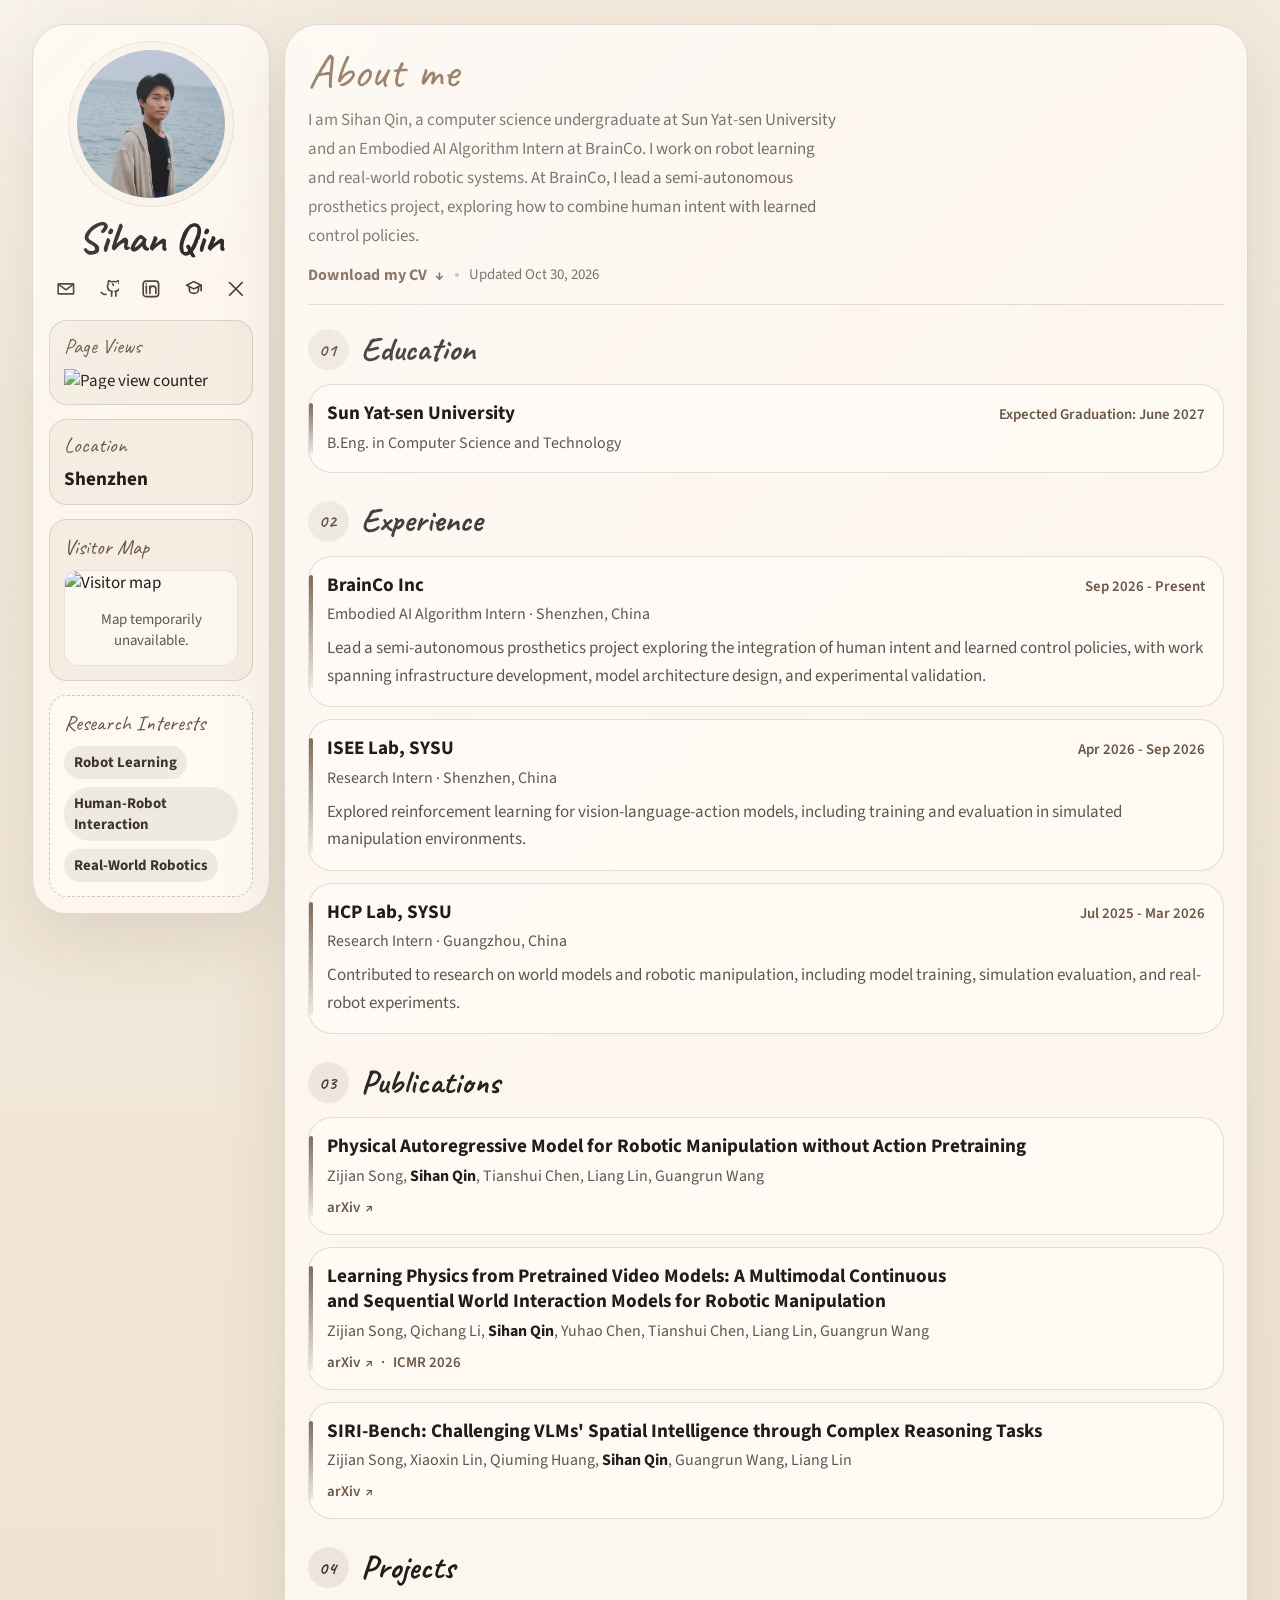
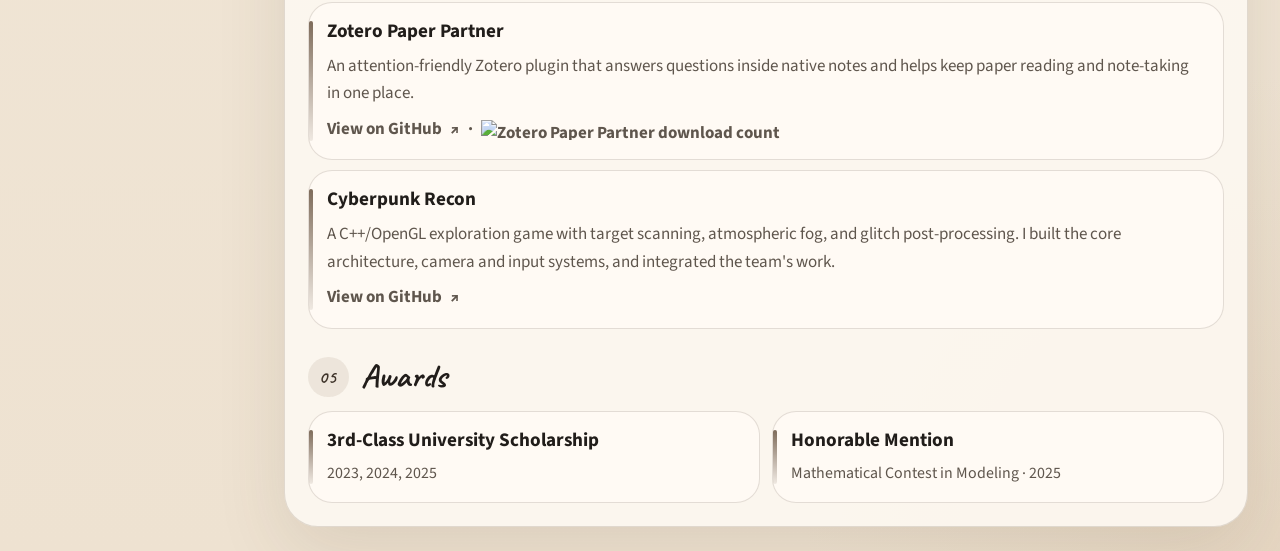
==== index.html @ fd2c30fc "Update BrainCo research focus and responsibilities" ====
<!DOCTYPE html>
<html lang="en">
<head>
  <meta charset="UTF-8">
  <meta name="viewport" content="width=device-width, initial-scale=1.0">
  <meta
    name="description"
    content="Sihan Qin — computer science undergraduate at Sun Yat-sen University, working on robot learning and real-world robotic systems."
  >
  <title>Sihan Qin | Personal Homepage</title>
  <link rel="preconnect" href="https://fonts.googleapis.com">
  <link rel="preconnect" href="https://fonts.gstatic.com" crossorigin>
  <link
    href="https://fonts.googleapis.com/css2?family=Caveat:wght@500;700&family=Source+Sans+3:wght@400;600;700;800&display=swap"
    rel="stylesheet"
  >
  <link rel="stylesheet" href="styles.css?v=20261029-1">
</head>
<body>
  <main class="page-shell">
    <div class="page-frame">
      <aside class="profile-panel">
        <figure class="portrait-card">
          <img src="5a7bff0bb90dca2607df9e094d339663.jpg" alt="Portrait of Sihan Qin">
        </figure>

        <div class="identity-block">
          <h1>Sihan Qin</h1>
        </div>

        <div class="contact-block">
          <a href="mailto:qinsihan999@gmail.com" aria-label="Email">
            <span class="contact-icon" aria-hidden="true">
              <svg viewBox="0 0 24 24"><path d="M3.5 6.5h17v11h-17z"></path><path d="m4 7 8 6 8-6"></path></svg>
            </span>
          </a>
          <a href="https://github.com/QinSihan" target="_blank" rel="noreferrer" aria-label="GitHub">
            <span class="contact-icon" aria-hidden="true">
              <svg viewBox="0 0 24 24"><path d="M9 18c-4 1.2-4-2-5.5-2"></path><path d="M15 20v-3.2c0-1 .3-1.7.8-2.1-2.6-.3-5.3-1.3-5.3-5.7 0-1.2.4-2.2 1.1-3-.1-.3-.5-1.4.1-2.9 0 0 .9-.3 3 1.1a10 10 0 0 1 5.4 0c2.1-1.4 3-1.1 3-1.1.6 1.5.2 2.6.1 2.9.7.8 1.1 1.8 1.1 3 0 4.4-2.7 5.4-5.3 5.7.4.4.8 1.2.8 2.4V20"></path><path d="M16 6.5c.5.4.8.9 1 1.5"></path></svg>
            </span>
          </a>
          <a href="https://www.linkedin.com/in/sihanqin" target="_blank" rel="noreferrer" aria-label="LinkedIn">
            <span class="contact-icon" aria-hidden="true">
              <svg viewBox="0 0 24 24"><path d="M7 9v8"></path><path d="M7 6.5h.01"></path><path d="M11 17V9"></path><path d="M11 12.2c0-1.8 1.4-3.2 3.2-3.2S17.5 10.4 17.5 12.2V17"></path><rect x="3.5" y="3.5" width="17" height="17" rx="3"></rect></svg>
            </span>
          </a>
          <a href="https://scholar.google.com/citations?user=vUdEZbMAAAAJ" target="_blank" rel="noreferrer" aria-label="Google Scholar">
            <span class="contact-icon" aria-hidden="true">
              <svg viewBox="0 0 24 24"><path d="m12 4 8 4-8 4-8-4 8-4Z"></path><path d="M7 10v3.5c0 1.8 2.2 3.5 5 3.5s5-1.7 5-3.5V10"></path><path d="M20 8v6"></path></svg>
            </span>
          </a>
          <a href="https://x.com/sihan_qin" target="_blank" rel="noreferrer" aria-label="X">
            <span class="contact-icon" aria-hidden="true">
              <svg viewBox="0 0 24 24"><path d="M5 5 19 19"></path><path d="M19 5 5 19"></path></svg>
            </span>
          </a>
        </div>

        <div class="meta-row">
          <div class="meta-card page-views-card">
            <span class="meta-label">Page Views</span>
            <a
              class="page-views-link"
              href="https://hits.sh/qinsihan.github.io/"
              target="_blank"
              rel="noreferrer"
              title="View visit statistics"
            >
              <img
                src="https://hits.sh/qinsihan.github.io.svg?view=total&style=flat-square&label=views&extraCount=73&color=6d5642&labelColor=eadfce"
                alt="Page view counter"
              >
            </a>
          </div>
          <div class="meta-card">
            <span class="meta-label">Location</span>
            <strong>Shenzhen</strong>
          </div>
        </div>

        <div class="visitor-map-card">
          <p class="interest-title">Visitor Map</p>
          <div class="visitor-map-embed">
            <a href="https://mapmyvisitors.com/web/1c40l" target="_blank" rel="noreferrer" title="Visit tracker">
              <img
                src="https://mapmyvisitors.com/map.png?d=7mb2p5H-cCY5p5rmuDxI3bkvGrJeQATZ1VwtR45QRTg&cl=ffffff"
                alt="Visitor map"
                onerror="this.hidden=true; this.parentElement.nextElementSibling.hidden=false"
              >
            </a>
            <p class="visitor-map-fallback" hidden>Map temporarily unavailable.</p>
          </div>
        </div>

        <div class="interest-card">
          <p class="interest-title">Research Interests</p>
          <ul class="tag-list" aria-label="Research interests">
            <li>Robot Learning</li>
            <li>Human-Robot Interaction</li>
            <li>Real-World Robotics</li>
          </ul>
        </div>
      </aside>

      <section class="content-panel">
        <header class="hero-block">
          <p class="hero-note">About me</p>
          <p class="hero-copy">
            I am Sihan Qin, a computer science undergraduate at Sun Yat-sen University and an
            Embodied AI Algorithm Intern at BrainCo. I work on robot learning and real-world
            robotic systems. At BrainCo, I lead a semi-autonomous prosthetics project,
            exploring how to combine human intent with learned control policies.
          </p>
          <p class="hero-actions">
            <a class="hero-download" href="Resume_Sihan Qin.pdf" download>Download my CV</a>
            <span class="hero-update">Updated Oct 30, 2026</span>
          </p>
        </header>

        <section class="content-section" aria-labelledby="education-title">
          <div class="section-heading">
            <p class="section-label">01</p>
            <h2 id="education-title">Education</h2>
          </div>
          <article class="timeline-card">
            <div class="timeline-top">
              <div>
                <h3>Sun Yat-sen University</h3>
                <p class="timeline-subtitle">B.Eng. in Computer Science and Technology</p>
              </div>
              <p class="timeline-time">Expected Graduation: June 2027</p>
            </div>
          </article>
        </section>

        <section class="content-section" aria-labelledby="experience-title">
          <div class="section-heading">
            <p class="section-label">02</p>
            <h2 id="experience-title">Experience</h2>
          </div>

          <div class="timeline-stack">
            <article class="timeline-card">
              <div class="timeline-top">
                <div>
                  <h3>BrainCo Inc</h3>
                  <p class="timeline-subtitle">Embodied AI Algorithm Intern · Shenzhen, China</p>
                </div>
                <p class="timeline-time">Sep 2026 - Present</p>
              </div>
              <p>
                Lead a semi-autonomous prosthetics project exploring the integration of human intent
                and learned control policies, with work spanning infrastructure development,
                model architecture design, and experimental validation.
              </p>
            </article>

            <article class="timeline-card">
              <div class="timeline-top">
                <div>
                  <h3>ISEE Lab, SYSU</h3>
                  <p class="timeline-subtitle">Research Intern · Shenzhen, China</p>
                </div>
                <p class="timeline-time">Apr 2026 - Sep 2026</p>
              </div>
              <p>
                Explored reinforcement learning for vision-language-action models, including
                training and evaluation in simulated manipulation environments.
              </p>
            </article>

            <article class="timeline-card">
              <div class="timeline-top">
                <div>
                  <h3>HCP Lab, SYSU</h3>
                  <p class="timeline-subtitle">Research Intern · Guangzhou, China</p>
                </div>
                <p class="timeline-time">Jul 2025 - Mar 2026</p>
              </div>
              <p>
                Contributed to research on world models and robotic manipulation, including
                model training, simulation evaluation, and real-robot experiments.
              </p>
            </article>
          </div>
        </section>

        <section class="content-section" aria-labelledby="publications-title">
          <div class="section-heading">
            <p class="section-label">03</p>
            <h2 id="publications-title">Publications</h2>
          </div>

          <div class="paper-stack">
            <article class="publication-card">
              <h3>Physical Autoregressive Model for Robotic Manipulation without Action Pretraining</h3>
              <p class="publication-authors">
                Zijian Song, <strong>Sihan Qin</strong>, Tianshui Chen, Liang Lin, Guangrun Wang
              </p>
              <p class="publication-venue">
                <a href="https://arxiv.org/pdf/2508.09822" target="_blank" rel="noreferrer">arXiv</a>
              </p>
            </article>

            <article class="publication-card">
              <h3>
                Learning Physics from Pretrained Video Models: A Multimodal Continuous and Sequential World
                Interaction Models for Robotic Manipulation
              </h3>
              <p class="publication-authors">
                Zijian Song, Qichang Li, <strong>Sihan Qin</strong>, Yuhao Chen, Tianshui Chen, Liang Lin,
                Guangrun Wang
              </p>
              <p class="publication-venue">
                <a href="https://arxiv.org/pdf/2603.00110" target="_blank" rel="noreferrer">arXiv</a>
                <span>&middot;</span>
                <span>ICMR 2026</span>
              </p>
            </article>

            <article class="publication-card">
              <h3>SIRI-Bench: Challenging VLMs' Spatial Intelligence through Complex Reasoning Tasks</h3>
              <p class="publication-authors">
                Zijian Song, Xiaoxin Lin, Qiuming Huang, <strong>Sihan Qin</strong>, Guangrun Wang, Liang Lin
              </p>
              <p class="publication-venue">
                <a href="https://arxiv.org/abs/2506.14512" target="_blank" rel="noreferrer">arXiv</a>
              </p>
            </article>
          </div>
        </section>

        <section class="content-section" aria-labelledby="projects-title">
          <div class="section-heading">
            <p class="section-label">04</p>
            <h2 id="projects-title">Projects</h2>
          </div>

          <div class="project-grid">
            <article class="project-card">
              <h3>Zotero Paper Partner</h3>
              <p>
                An attention-friendly Zotero plugin that answers questions inside native notes and helps
                keep paper reading and note-taking in one place.
              </p>
              <p class="project-meta">
                <a href="https://github.com/QinSihan/zotero-paper-partner" target="_blank" rel="noreferrer">
                  View on GitHub
                </a>
                <span>&middot;</span>
                <a
                  class="project-downloads"
                  href="https://github.com/QinSihan/zotero-paper-partner/releases"
                  target="_blank"
                  rel="noreferrer"
                  aria-label="Zotero Paper Partner release downloads"
                >
                  <img
                    src="https://img.shields.io/github/downloads/QinSihan/zotero-paper-partner/total?label=downloads&logo=GitHub&style=flat-square&labelColor=eadfce&color=6d5642"
                    alt="Zotero Paper Partner download count"
                  >
                </a>
              </p>
            </article>
            <article class="project-card">
              <h3>Cyberpunk Recon</h3>
              <p>
                A C++/OpenGL exploration game with target scanning, atmospheric fog, and glitch
                post-processing. I built the core architecture, camera and input systems, and
                integrated the team's work.
              </p>
              <p class="project-meta">
                <a href="https://github.com/QinSihan/CGTeamProject" target="_blank" rel="noreferrer">
                  View on GitHub
                </a>
              </p>
            </article>
          </div>
        </section>

        <section class="content-section" aria-labelledby="awards-title">
          <div class="section-heading">
            <p class="section-label">05</p>
            <h2 id="awards-title">Awards</h2>
          </div>

          <div class="awards-list">
            <article class="award-card">
              <h3>3rd-Class University Scholarship</h3>
              <p>2023, 2024, 2025</p>
            </article>
            <article class="award-card">
              <h3>Honorable Mention</h3>
              <p>Mathematical Contest in Modeling · 2025</p>
            </article>
          </div>
        </section>
      </section>
    </div>
  </main>

</body>
</html>
---- styles.css ----
:root {
  --bg: #efe5d6;
  --bg-soft: #f6efe5;
  --panel: rgba(252, 247, 240, 0.94);
  --panel-strong: rgba(249, 241, 231, 0.98);
  --ink: #211d1a;
  --ink-soft: #5f564d;
  --accent: #6d5642;
  --accent-strong: #3f342a;
  --line: rgba(82, 64, 46, 0.16);
  --line-strong: rgba(56, 42, 30, 0.3);
  --shadow: 0 24px 70px rgba(84, 62, 43, 0.12);
  --radius-xl: 34px;
  --radius-lg: 24px;
  --radius-md: 18px;
  --radius-sm: 14px;
}

* {
  box-sizing: border-box;
}

html {
  font-size: 17px;
  scroll-behavior: smooth;
}

body {
  margin: 0;
  min-height: 100vh;
  font-family: "Source Sans 3", sans-serif;
  color: var(--ink);
  background:
    radial-gradient(circle at top left, rgba(255, 255, 255, 0.42), transparent 24rem),
    radial-gradient(circle at bottom right, rgba(214, 192, 166, 0.34), transparent 28rem),
    linear-gradient(180deg, #f3eadc 0%, #eee2d1 100%);
}

body::before {
  content: "";
  position: fixed;
  inset: 0;
  pointer-events: none;
  opacity: 0.22;
  background-image:
    linear-gradient(rgba(92, 74, 58, 0.025) 1px, transparent 1px),
    linear-gradient(90deg, rgba(92, 74, 58, 0.025) 1px, transparent 1px);
  background-size: 28px 28px;
}

img {
  max-width: 100%;
  display: block;
}

a {
  color: inherit;
  text-decoration: none;
}

a:hover {
  color: var(--accent-strong);
}

p,
h1,
h2,
h3,
ul {
  margin: 0;
}

.page-shell {
  width: min(1280px, calc(100vw - 64px));
  margin: 24px auto;
}

.page-frame {
  display: grid;
  grid-template-columns: minmax(238px, 19%) minmax(0, 1fr);
  gap: clamp(12px, 1.1vw, 18px);
  align-items: start;
}

.profile-panel,
.content-panel {
  position: relative;
  overflow: hidden;
  background: var(--panel);
  border: 1px solid var(--line);
  box-shadow: var(--shadow);
}

.profile-panel {
  position: sticky;
  top: 24px;
  padding: 16px;
  border-radius: var(--radius-xl);
}

.profile-panel::before,
.content-panel::before {
  content: "";
  position: absolute;
  inset: 0;
  pointer-events: none;
  background: linear-gradient(135deg, rgba(255, 255, 255, 0.28), transparent 45%);
}

.content-panel {
  padding: clamp(22px, 1.8vw, 30px);
  border-radius: var(--radius-xl);
}

.section-label,
.interest-title,
.meta-label {
  font-family: "Caveat", cursive;
}

.portrait-card {
  width: min(166px, 100%);
  margin: 0 auto 12px;
  padding: 8px;
  border-radius: 999px;
  background: var(--panel-strong);
  border: 1px solid rgba(68, 50, 35, 0.1);
}

.portrait-card img {
  aspect-ratio: 1 / 1;
  object-fit: cover;
  object-position: 10% 1%;
  border-radius: 999px;
}

.identity-block {
  display: grid;
  gap: 4px;
  justify-items: center;
}

.identity-block h1 {
  font-family: "Caveat", cursive;
  font-size: clamp(2.45rem, 3.35vw, 3.35rem);
  line-height: 0.9;
  letter-spacing: -0.01em;
  font-weight: 700;
  text-align: center;
}

.contact-block {
  display: grid;
  grid-template-columns: repeat(5, minmax(0, 1fr));
  gap: 8px;
  width: min(232px, 100%);
  margin: 14px auto 0;
}

.contact-block a {
  display: inline-flex;
  align-items: center;
  justify-content: center;
  width: 100%;
  max-width: 40px;
  aspect-ratio: 1 / 1;
  justify-self: center;
  padding: 0;
  border-radius: 999px;
  background: transparent;
  transition: transform 180ms ease, color 180ms ease, background-color 180ms ease;
}

.contact-icon {
  display: inline-flex;
  align-items: center;
  justify-content: center;
  width: 1.28rem;
  height: 1.28rem;
  color: var(--accent-strong);
  flex-shrink: 0;
}

.contact-icon svg {
  width: 100%;
  height: 100%;
  stroke: currentColor;
  stroke-width: 1.8;
  stroke-linecap: round;
  stroke-linejoin: round;
  fill: none;
}

.contact-block a:hover {
  transform: translateY(-1px);
  color: var(--accent);
  background: rgba(255, 255, 255, 0.4);
}

.meta-row {
  display: grid;
  grid-template-columns: minmax(0, 1fr);
  gap: 14px;
  margin-top: 14px;
}

.meta-card {
  display: grid;
  gap: 10px;
  padding: 14px;
  border-radius: var(--radius-md);
  border: 1px solid var(--line);
  background: rgba(245, 236, 225, 0.88);
}

.meta-label {
  color: var(--accent);
  font-size: 1.25rem;
  line-height: 1.1;
}

.meta-card strong {
  font-size: 1.125rem;
  line-height: 1.15;
}

.page-views-link {
  display: inline-flex;
  width: fit-content;
  min-height: 22px;
  align-items: center;
}

.page-views-link img {
  width: auto;
  height: 20px;
}

.visitor-map-card {
  margin-top: 14px;
  padding: 14px;
  border-radius: var(--radius-md);
  border: 1px solid var(--line);
  background: rgba(245, 236, 225, 0.88);
}

.visitor-map-embed {
  overflow: hidden;
  border-radius: calc(var(--radius-md) - 4px);
  border: 1px solid rgba(81, 64, 46, 0.12);
  background: rgba(255, 252, 247, 0.74);
}

.visitor-map-embed img {
  display: block;
  width: 100%;
  height: auto;
}

.visitor-map-fallback {
  padding: 14px 10px;
  color: var(--ink-soft);
  font-size: 0.875rem;
  text-align: center;
}

.interest-card {
  margin-top: 14px;
  padding: 14px;
  border-radius: var(--radius-md);
  border: 1px dashed rgba(81, 64, 46, 0.28);
  background: rgba(255, 252, 247, 0.6);
}

.interest-title {
  margin-bottom: 10px;
  color: var(--accent);
  font-size: 1.25rem;
}

.tag-list {
  display: flex;
  flex-wrap: wrap;
  gap: 8px;
  padding: 0;
  list-style: none;
}

.tag-list li {
  padding: 6px 10px;
  border-radius: 999px;
  background: rgba(81, 64, 46, 0.09);
  color: var(--accent-strong);
  font-size: 0.875rem;
  font-weight: 700;
}

.hero-block {
  margin-bottom: 24px;
  padding-bottom: 18px;
  border-bottom: 1px solid var(--line);
}

.hero-note {
  margin-bottom: 10px;
  font-family: "Caveat", cursive;
  color: #7f5a3b;
  font-size: clamp(2.82rem, 3.48vw, 3.6rem);
  line-height: 1;
}

.hero-copy {
  max-width: 66ch;
  color: var(--ink-soft);
  font-size: 1rem;
  line-height: 1.7;
}

.hero-actions {
  margin-top: 14px;
  display: flex;
  align-items: center;
  flex-wrap: wrap;
  gap: 10px;
}

.hero-download {
  display: inline-flex;
  align-items: center;
  gap: 8px;
  color: var(--accent);
  font-size: 0.9375rem;
  font-weight: 700;
  letter-spacing: 0.01em;
}

.hero-download::after {
  content: "↓";
  font-size: 0.9em;
}

.hero-download:hover {
  color: #7f5a3b;
}

.hero-update {
  display: inline-flex;
  align-items: center;
  gap: 10px;
  color: var(--ink-soft);
  font-size: 0.875rem;
  line-height: 1.4;
}

.hero-update::before {
  content: "";
  width: 4px;
  height: 4px;
  border-radius: 50%;
  background: var(--line-strong);
  flex-shrink: 0;
}

.content-section + .content-section {
  margin-top: 28px;
}

.section-heading {
  display: flex;
  align-items: center;
  gap: 12px;
  margin-bottom: 14px;
}

.section-label {
  display: inline-flex;
  align-items: center;
  justify-content: center;
  min-width: 2.4rem;
  height: 2.4rem;
  padding: 0 0.45rem;
  border-radius: 999px;
  background: rgba(109, 86, 66, 0.1);
  color: var(--accent-strong);
  font-size: 1.05rem;
  font-weight: 700;
  letter-spacing: 0.06em;
}

.section-heading h2 {
  font-family: "Caveat", cursive;
  font-size: clamp(1.95rem, 2.45vw, 2.45rem);
  line-height: 0.95;
  letter-spacing: 0;
  font-weight: 700;
}

.timeline-stack,
.paper-stack,
.awards-list {
  display: grid;
  gap: 12px;
}

.timeline-card,
.publication-card,
.project-card,
.award-card {
  position: relative;
  padding: 16px 18px;
  border-radius: var(--radius-lg);
  border: 1px solid var(--line);
  background: rgba(255, 251, 246, 0.9);
}

.timeline-card::before,
.publication-card::before,
.project-card::before,
.award-card::before {
  content: "";
  position: absolute;
  left: 0;
  top: 18px;
  bottom: 18px;
  width: 4px;
  border-radius: 999px;
  background: linear-gradient(180deg, rgba(104, 83, 64, 0.85), rgba(104, 83, 64, 0.1));
}

.timeline-top {
  display: flex;
  align-items: baseline;
  justify-content: space-between;
  gap: 12px;
  margin-bottom: 8px;
}

.timeline-top:last-child {
  margin-bottom: 0;
}

.timeline-top h3,
.publication-card h3,
.project-card h3,
.award-card h3 {
  font-size: 1.125rem;
  line-height: 1.34;
  text-wrap: balance;
}

.timeline-subtitle,
.publication-authors,
.award-card p {
  margin-top: 5px;
  color: var(--ink-soft);
  font-size: 0.9375rem;
  line-height: 1.5;
}

.timeline-subtitle span {
  color: var(--accent);
}

.timeline-time,
.publication-venue {
  flex-shrink: 0;
  color: var(--accent);
  font-size: 0.875rem;
  font-weight: 600;
  white-space: nowrap;
}

.timeline-card p + p {
  margin-top: 8px;
}

.timeline-card > p,
.project-card > p {
  color: var(--ink-soft);
  font-size: 1rem;
  line-height: 1.62;
}

.publication-card strong {
  color: var(--ink);
}

.publication-venue {
  display: flex;
  align-items: center;
  flex-wrap: wrap;
  gap: 8px;
  margin-top: 8px;
  color: var(--accent);
  font-size: 0.875rem;
  font-weight: 600;
}

.publication-venue a {
  color: inherit;
}

.publication-venue a::after {
  content: "↗";
  margin-left: 0.28rem;
  font-size: 0.92em;
}

.publication-venue span {
  color: inherit;
}

/* spacing handled by flex gap */

.project-grid {
  display: grid;
  grid-template-columns: minmax(0, 1fr);
  gap: 10px;
}

.project-card {
  min-height: 100%;
}

.project-card > p {
  margin-top: 8px;
}

.project-meta {
  display: flex;
  align-items: center;
  flex-wrap: wrap;
  gap: 8px;
  color: var(--accent);
  font-size: 0.875rem;
  font-weight: 700;
  line-height: 1.4;
}

.project-meta a {
  color: inherit;
}

.project-meta a::after {
  content: "↗";
  margin-left: 0.28rem;
  font-size: 0.92em;
}

.project-meta > span {
  color: inherit;
}

/* spacing handled by flex gap */

.project-downloads {
  display: inline-flex;
  align-items: center;
  vertical-align: middle;
}

.project-meta .project-downloads::after {
  content: none;
}

.project-downloads img {
  width: auto;
  height: 20px;
}

.placeholder-card {
  border-style: dashed;
  background: rgba(247, 239, 228, 0.7);
}

.awards-list {
  grid-template-columns: repeat(2, minmax(0, 1fr));
}

.award-card p {
  margin-top: 8px;
}

@media (max-width: 1080px) {
  .page-shell {
    width: min(100% - 24px, 100%);
  }

  .page-frame {
    grid-template-columns: 1fr;
    gap: 18px;
  }

  .profile-panel {
    position: relative;
    top: auto;
    display: grid;
    grid-template-columns: repeat(2, minmax(0, 1fr));
    gap: 14px;
    align-items: start;
  }

  .portrait-card,
  .identity-block,
  .contact-block,
  .meta-row {
    grid-column: 1 / -1;
  }

  .portrait-card,
  .contact-block,
  .meta-row,
  .visitor-map-card,
  .interest-card {
    margin-top: 0;
    margin-bottom: 0;
  }

  .content-panel {
    padding: 34px 28px;
  }

  .meta-row {
    grid-template-columns: repeat(2, minmax(0, 1fr));
  }
}

@media (max-width: 760px) {
  html {
    font-size: 16px;
  }

  .page-shell {
    width: min(100% - 14px, 100%);
    margin: 8px auto 16px;
  }

  .profile-panel,
  .content-panel {
    padding: 20px;
    border-radius: 24px;
  }

  .profile-panel {
    grid-template-columns: 1fr;
  }

  .meta-row,
  .awards-list {
    grid-template-columns: 1fr;
  }

  .timeline-top {
    flex-direction: column;
    gap: 8px;
    margin-bottom: 12px;
  }

  .timeline-time,
  .publication-venue {
    white-space: normal;
  }
}
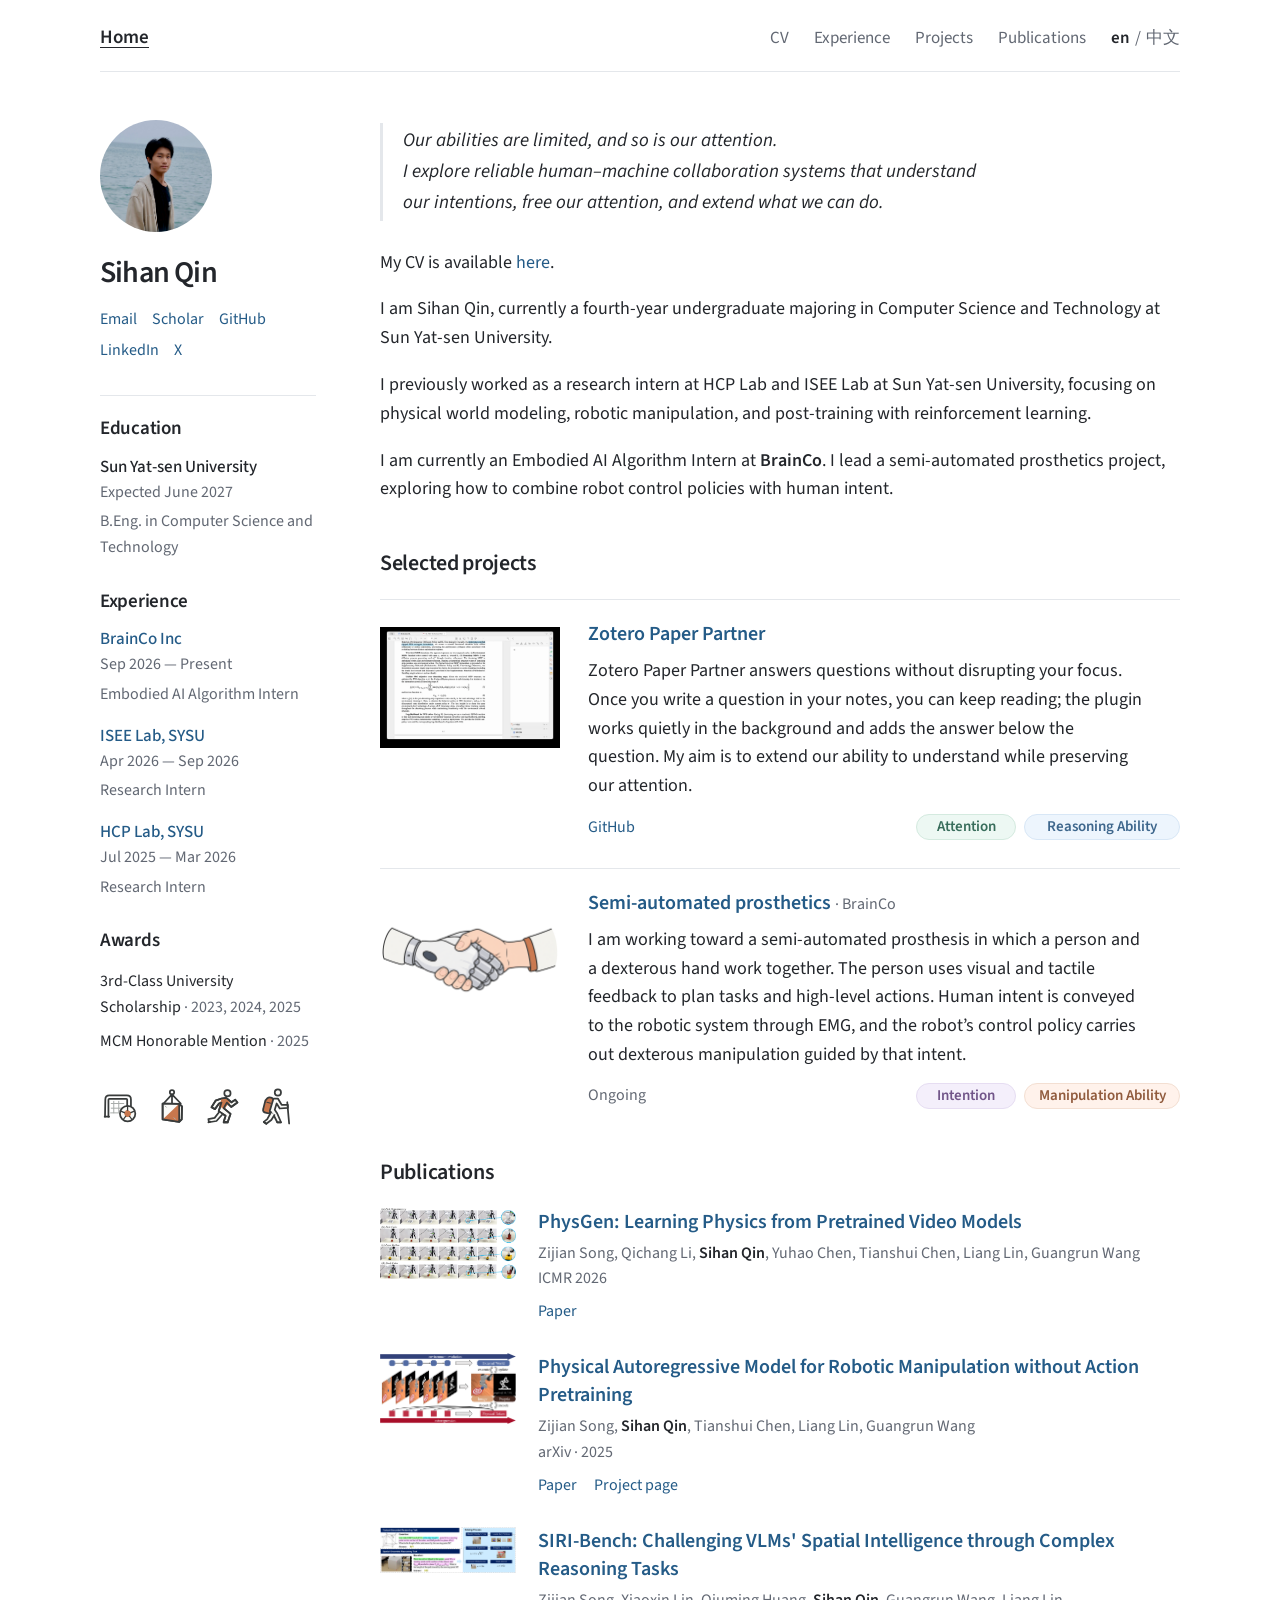
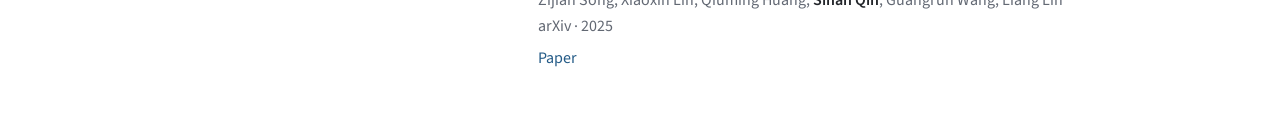
==== commit aa4faf26: "Redesign bilingual academic site and refresh illustrations" ====
--- a/index.html
+++ b/index.html
@@ -3,301 +3,130 @@
 <head>
   <meta charset="UTF-8">
   <meta name="viewport" content="width=device-width, initial-scale=1.0">
-  <meta
-    name="description"
-    content="Sihan Qin — computer science undergraduate at Sun Yat-sen University, working on robot learning and real-world robotic systems."
-  >
-  <title>Sihan Qin | Personal Homepage</title>
+  <meta name="description" content="Sihan Qin — computer science undergraduate at Sun Yat-sen University, working on robot learning and real-world robotic systems.">
+  <title>Sihan Qin</title>
   <link rel="preconnect" href="https://fonts.googleapis.com">
   <link rel="preconnect" href="https://fonts.gstatic.com" crossorigin>
-  <link
-    href="https://fonts.googleapis.com/css2?family=Caveat:wght@500;700&family=Source+Sans+3:wght@400;600;700;800&display=swap"
-    rel="stylesheet"
-  >
-  <link rel="stylesheet" href="styles.css?v=20261029-1">
+  <link href="https://fonts.googleapis.com/css2?family=Source+Sans+3:wght@400;600;700&amp;display=swap" rel="stylesheet">
+  <link rel="stylesheet" href="styles.css?v=20261102-editorial-icons">
 </head>
-<body>
-  <main class="page-shell">
-    <div class="page-frame">
-      <aside class="profile-panel">
-        <figure class="portrait-card">
-          <img src="5a7bff0bb90dca2607df9e094d339663.jpg" alt="Portrait of Sihan Qin">
-        </figure>
-
-        <div class="identity-block">
-          <h1>Sihan Qin</h1>
-        </div>
-
-        <div class="contact-block">
-          <a href="mailto:qinsihan999@gmail.com" aria-label="Email">
-            <span class="contact-icon" aria-hidden="true">
-              <svg viewBox="0 0 24 24"><path d="M3.5 6.5h17v11h-17z"></path><path d="m4 7 8 6 8-6"></path></svg>
-            </span>
-          </a>
-          <a href="https://github.com/QinSihan" target="_blank" rel="noreferrer" aria-label="GitHub">
-            <span class="contact-icon" aria-hidden="true">
-              <svg viewBox="0 0 24 24"><path d="M9 18c-4 1.2-4-2-5.5-2"></path><path d="M15 20v-3.2c0-1 .3-1.7.8-2.1-2.6-.3-5.3-1.3-5.3-5.7 0-1.2.4-2.2 1.1-3-.1-.3-.5-1.4.1-2.9 0 0 .9-.3 3 1.1a10 10 0 0 1 5.4 0c2.1-1.4 3-1.1 3-1.1.6 1.5.2 2.6.1 2.9.7.8 1.1 1.8 1.1 3 0 4.4-2.7 5.4-5.3 5.7.4.4.8 1.2.8 2.4V20"></path><path d="M16 6.5c.5.4.8.9 1 1.5"></path></svg>
-            </span>
-          </a>
-          <a href="https://www.linkedin.com/in/sihanqin" target="_blank" rel="noreferrer" aria-label="LinkedIn">
-            <span class="contact-icon" aria-hidden="true">
-              <svg viewBox="0 0 24 24"><path d="M7 9v8"></path><path d="M7 6.5h.01"></path><path d="M11 17V9"></path><path d="M11 12.2c0-1.8 1.4-3.2 3.2-3.2S17.5 10.4 17.5 12.2V17"></path><rect x="3.5" y="3.5" width="17" height="17" rx="3"></rect></svg>
-            </span>
-          </a>
-          <a href="https://scholar.google.com/citations?user=vUdEZbMAAAAJ" target="_blank" rel="noreferrer" aria-label="Google Scholar">
-            <span class="contact-icon" aria-hidden="true">
-              <svg viewBox="0 0 24 24"><path d="m12 4 8 4-8 4-8-4 8-4Z"></path><path d="M7 10v3.5c0 1.8 2.2 3.5 5 3.5s5-1.7 5-3.5V10"></path><path d="M20 8v6"></path></svg>
-            </span>
-          </a>
-          <a href="https://x.com/sihan_qin" target="_blank" rel="noreferrer" aria-label="X">
-            <span class="contact-icon" aria-hidden="true">
-              <svg viewBox="0 0 24 24"><path d="M5 5 19 19"></path><path d="M19 5 5 19"></path></svg>
-            </span>
-          </a>
-        </div>
-
-        <div class="meta-row">
-          <div class="meta-card page-views-card">
-            <span class="meta-label">Page Views</span>
-            <a
-              class="page-views-link"
-              href="https://hits.sh/qinsihan.github.io/"
-              target="_blank"
-              rel="noreferrer"
-              title="View visit statistics"
-            >
-              <img
-                src="https://hits.sh/qinsihan.github.io.svg?view=total&style=flat-square&label=views&extraCount=73&color=6d5642&labelColor=eadfce"
-                alt="Page view counter"
-              >
-            </a>
+<body class="home-page">
+  <a class="skip-link" href="#main">Skip to content</a>
+  <div class="page">
+    <header class="site-header">
+      <a class="site-name" href="index.html" aria-current="page">Home</a>
+      <nav class="site-nav" aria-label="Main navigation">
+        <a href="cv.html">CV</a>
+        <a href="experience.html">Experience</a>
+        <a href="projects.html">Projects</a>
+        <a href="publications.html">Publications</a>
+        <span class="language-switch" role="group" aria-label="Language">
+          <span class="current-language" lang="en" aria-label="Current language: English">en</span><span aria-hidden="true">/</span><a href="index-zh.html" lang="zh-CN" hreflang="zh-CN" aria-label="Switch to Chinese">中文</a>
+        </span>
+      </nav>
+    </header>
+    <main id="main" class="home-layout">
+      <div class="home-sidebar">
+        <section class="home-profile" aria-labelledby="name">
+          <img class="portrait" src="5a7bff0bb90dca2607df9e094d339663.jpg" alt="Portrait of Sihan Qin" width="164" height="164">
+          <div class="profile-copy">
+            <h1 id="name">Sihan Qin</h1>
+            <div class="links" aria-label="Contact and profiles">
+              <a href="mailto:qinsihan999@gmail.com">Email</a>
+              <a href="https://scholar.google.com/citations?user=vUdEZbMAAAAJ">Scholar</a>
+              <a href="https://github.com/QinSihan">GitHub</a>
+              <a href="https://www.linkedin.com/in/sihanqin">LinkedIn</a>
+              <a href="https://x.com/sihan_qin">X</a>
+            </div>
           </div>
-          <div class="meta-card">
-            <span class="meta-label">Location</span>
-            <strong>Shenzhen</strong>
+        </section>
+        <aside class="home-background" aria-label="Education and background">
+          <section class="section" aria-labelledby="education-title">
+            <div class="section-heading"><h2 id="education-title">Education</h2></div>
+            <div class="entry"><div class="entry-heading"><h3>Sun Yat-sen University</h3><span class="meta">Expected June 2027</span></div><p class="meta">B.Eng. in Computer Science and Technology</p></div>
+          </section>
+          <section class="section" aria-labelledby="experience-title">
+            <div class="section-heading"><h2 id="experience-title">Experience</h2></div>
+            <div class="entry-list">
+              <article class="entry"><div class="entry-heading"><h3><a href="experience.html#brainco">BrainCo Inc</a></h3><time>Sep 2026 — Present</time></div><p class="meta">Embodied AI Algorithm Intern</p></article>
+              <article class="entry"><div class="entry-heading"><h3><a href="experience.html#isee">ISEE Lab, SYSU</a></h3><time>Apr 2026 — Sep 2026</time></div><p class="meta">Research Intern</p></article>
+              <article class="entry"><div class="entry-heading"><h3><a href="experience.html#hcp">HCP Lab, SYSU</a></h3><time>Jul 2025 — Mar 2026</time></div><p class="meta">Research Intern</p></article>
+            </div>
+          </section>
+          <section class="section" aria-labelledby="awards-title">
+            <div class="section-heading"><h2 id="awards-title">Awards</h2></div>
+            <ul class="compact-list"><li>3rd-Class University Scholarship <span class="muted">· 2023, 2024, 2025</span></li><li>MCM Honorable Mention <span class="muted">· 2025</span></li></ul>
+          </section>
+          <p class="personal-interests" aria-label="Personal interests"><img src="assets/icons/football.svg" alt="Football" title="Football" width="40" height="40"><img src="assets/icons/orienteering.svg" alt="Orienteering" title="Orienteering" width="40" height="40"><img src="assets/icons/running.svg" alt="Running" title="Running" width="40" height="40"><img src="assets/icons/hiking.svg" alt="Hiking" title="Hiking" width="40" height="40"></p>
+        </aside>
+      </div>
+      <div class="home-content">
+        <section class="home-thought" aria-label="Research perspective and introduction">
+          <blockquote class="thought-quote">
+            <p>Our abilities are limited, and so is our attention.<br>I explore reliable human–machine collaboration systems that understand our intentions, free our attention, and extend what we can do.</p>
+          </blockquote>
+          <div class="home-bio">
+            <p>My CV is available <a href="assets/cv/Sihan_Qin_Resume.pdf">here</a>.</p>
+            <p>I am Sihan Qin, currently a fourth-year undergraduate majoring in Computer Science and Technology at Sun Yat-sen University.</p>
+            <p>I previously worked as a research intern at HCP Lab and ISEE Lab at Sun Yat-sen University, focusing on physical world modeling, robotic manipulation, and post-training with reinforcement learning.</p>
+            <p>I am currently an Embodied AI Algorithm Intern at <strong>BrainCo</strong>. I lead a semi-automated prosthetics project, exploring how to combine robot control policies with human intent.</p>
           </div>
-        </div>
-
-        <div class="visitor-map-card">
-          <p class="interest-title">Visitor Map</p>
-          <div class="visitor-map-embed">
-            <a href="https://mapmyvisitors.com/web/1c40l" target="_blank" rel="noreferrer" title="Visit tracker">
-              <img
-                src="https://mapmyvisitors.com/map.png?d=7mb2p5H-cCY5p5rmuDxI3bkvGrJeQATZ1VwtR45QRTg&cl=ffffff"
-                alt="Visitor map"
-                onerror="this.hidden=true; this.parentElement.nextElementSibling.hidden=false"
-              >
-            </a>
-            <p class="visitor-map-fallback" hidden>Map temporarily unavailable.</p>
-          </div>
-        </div>
-
-        <div class="interest-card">
-          <p class="interest-title">Research Interests</p>
-          <ul class="tag-list" aria-label="Research interests">
-            <li>Robot Learning</li>
-            <li>Human-Robot Interaction</li>
-            <li>Real-World Robotics</li>
-          </ul>
-        </div>
-      </aside>
-
-      <section class="content-panel">
-        <header class="hero-block">
-          <p class="hero-note">About me</p>
-          <p class="hero-copy">
-            I am Sihan Qin, a computer science undergraduate at Sun Yat-sen University and an
-            Embodied AI Algorithm Intern at BrainCo. I work on robot learning and real-world
-            robotic systems. At BrainCo, I lead a semi-autonomous prosthetics project,
-            exploring how to combine human intent with learned control policies.
-          </p>
-          <p class="hero-actions">
-            <a class="hero-download" href="Resume_Sihan Qin.pdf" download>Download my CV</a>
-            <span class="hero-update">Updated Oct 30, 2026</span>
-          </p>
-        </header>
-
-        <section class="content-section" aria-labelledby="education-title">
-          <div class="section-heading">
-            <p class="section-label">01</p>
-            <h2 id="education-title">Education</h2>
-          </div>
-          <article class="timeline-card">
-            <div class="timeline-top">
-              <div>
-                <h3>Sun Yat-sen University</h3>
-                <p class="timeline-subtitle">B.Eng. in Computer Science and Technology</p>
+        </section>
+        <section class="home-work" aria-labelledby="work-title">
+          <div class="section-heading"><h2 id="work-title">Selected projects</h2></div>
+          <div class="featured-work">
+            <article class="work-summary">
+              <a class="work-image" href="projects.html#zotero-paper-partner"><img src="assets/projects/zotero-paper-partner-demo.gif" alt="Zotero Paper Partner demo: questions and answers inside Zotero notes" width="480" height="360" loading="lazy"></a>
+              <div class="work-description">
+                <h3><a href="projects.html#zotero-paper-partner">Zotero Paper Partner</a></h3>
+                <p>Zotero Paper Partner answers questions without disrupting your focus. Once you write a question in your notes, you can keep reading; the plugin works quietly in the background and adds the answer below the question. My aim is to extend our ability to understand while preserving our attention.</p>
+                <div class="links"><a href="https://github.com/QinSihan/zotero-paper-partner">GitHub</a><span class="project-tags" aria-label="Project tags"><span class="project-tag project-tag--attention">Attention</span><span class="project-tag project-tag--reasoning">Reasoning Ability</span></span></div>
               </div>
-              <p class="timeline-time">Expected Graduation: June 2027</p>
-            </div>
-          </article>
-        </section>
-
-        <section class="content-section" aria-labelledby="experience-title">
-          <div class="section-heading">
-            <p class="section-label">02</p>
-            <h2 id="experience-title">Experience</h2>
-          </div>
-
-          <div class="timeline-stack">
-            <article class="timeline-card">
-              <div class="timeline-top">
-                <div>
-                  <h3>BrainCo Inc</h3>
-                  <p class="timeline-subtitle">Embodied AI Algorithm Intern · Shenzhen, China</p>
-                </div>
-                <p class="timeline-time">Sep 2026 - Present</p>
+            </article>
+            <article class="work-summary">
+              <a class="work-image" href="experience.html#brainco"><img src="assets/projects/revo3-human-handshake-v2.png" alt="Illustration of a BrainCo Revo 3 hand shaking a human hand" width="1448" height="1086" loading="lazy"></a>
+              <div class="work-description">
+                <h3><a href="experience.html#brainco">Semi-automated prosthetics</a> <span class="work-affiliation">· BrainCo</span></h3>
+                <p>I am working toward a semi-automated prosthesis in which a person and a dexterous hand work together. The person uses visual and tactile feedback to plan tasks and high-level actions. Human intent is conveyed to the robotic system through EMG, and the robot’s control policy carries out dexterous manipulation guided by that intent.</p>
+                <div class="links"><span class="meta" lang="en">Ongoing</span><span class="project-tags" aria-label="Project tags"><span class="project-tag project-tag--intention">Intention</span><span class="project-tag project-tag--manipulation">Manipulation Ability</span></span></div>
               </div>
-              <p>
-                Lead a semi-autonomous prosthetics project exploring the integration of human intent
-                and learned control policies, with work spanning infrastructure development,
-                model architecture design, and experimental validation.
-              </p>
-            </article>
-
-            <article class="timeline-card">
-              <div class="timeline-top">
-                <div>
-                  <h3>ISEE Lab, SYSU</h3>
-                  <p class="timeline-subtitle">Research Intern · Shenzhen, China</p>
-                </div>
-                <p class="timeline-time">Apr 2026 - Sep 2026</p>
-              </div>
-              <p>
-                Explored reinforcement learning for vision-language-action models, including
-                training and evaluation in simulated manipulation environments.
-              </p>
-            </article>
-
-            <article class="timeline-card">
-              <div class="timeline-top">
-                <div>
-                  <h3>HCP Lab, SYSU</h3>
-                  <p class="timeline-subtitle">Research Intern · Guangzhou, China</p>
-                </div>
-                <p class="timeline-time">Jul 2025 - Mar 2026</p>
-              </div>
-              <p>
-                Contributed to research on world models and robotic manipulation, including
-                model training, simulation evaluation, and real-robot experiments.
-              </p>
             </article>
           </div>
         </section>
-
-        <section class="content-section" aria-labelledby="publications-title">
-          <div class="section-heading">
-            <p class="section-label">03</p>
-            <h2 id="publications-title">Publications</h2>
-          </div>
-
-          <div class="paper-stack">
-            <article class="publication-card">
-              <h3>Physical Autoregressive Model for Robotic Manipulation without Action Pretraining</h3>
-              <p class="publication-authors">
-                Zijian Song, <strong>Sihan Qin</strong>, Tianshui Chen, Liang Lin, Guangrun Wang
-              </p>
-              <p class="publication-venue">
-                <a href="https://arxiv.org/pdf/2508.09822" target="_blank" rel="noreferrer">arXiv</a>
-              </p>
+        <section class="section home-publications" aria-labelledby="publications-title">
+          <div class="section-heading"><h2 id="publications-title">Publications</h2></div>
+          <div class="publication-list">
+            <article class="publication">
+              <a class="publication-image" href="publications.html#physgen" aria-label="Read about PhysGen"><img src="assets/publications/physgen.png" alt="PhysGen real-world robot manipulation experiments" loading="lazy"></a>
+              <div>
+                <h3><a href="publications.html#physgen">PhysGen: Learning Physics from Pretrained Video Models</a></h3>
+                <p class="authors">Zijian Song, Qichang Li, <strong>Sihan Qin</strong>, Yuhao Chen, Tianshui Chen, Liang Lin, Guangrun Wang</p>
+                <p class="meta">ICMR 2026</p>
+                <div class="links"><a href="https://arxiv.org/abs/2603.00110">Paper</a></div>
+              </div>
             </article>
-
-            <article class="publication-card">
-              <h3>
-                Learning Physics from Pretrained Video Models: A Multimodal Continuous and Sequential World
-                Interaction Models for Robotic Manipulation
-              </h3>
-              <p class="publication-authors">
-                Zijian Song, Qichang Li, <strong>Sihan Qin</strong>, Yuhao Chen, Tianshui Chen, Liang Lin,
-                Guangrun Wang
-              </p>
-              <p class="publication-venue">
-                <a href="https://arxiv.org/pdf/2603.00110" target="_blank" rel="noreferrer">arXiv</a>
-                <span>&middot;</span>
-                <span>ICMR 2026</span>
-              </p>
+            <article class="publication">
+              <a class="publication-image" href="publications.html#par" aria-label="Read about the Physical Autoregressive Model"><img src="assets/publications/par.png" alt="Physical autoregression linking visual state, robot action, and environmental feedback" loading="lazy"></a>
+              <div>
+                <h3><a href="publications.html#par">Physical Autoregressive Model for Robotic Manipulation without Action Pretraining</a></h3>
+                <p class="authors">Zijian Song, <strong>Sihan Qin</strong>, Tianshui Chen, Liang Lin, Guangrun Wang</p>
+                <p class="meta">arXiv · 2025</p>
+                <div class="links"><a href="https://arxiv.org/abs/2508.09822">Paper</a><a href="https://hcplab-sysu.github.io/PhysicalAutoregressiveModel/">Project page</a></div>
+              </div>
             </article>
-
-            <article class="publication-card">
-              <h3>SIRI-Bench: Challenging VLMs' Spatial Intelligence through Complex Reasoning Tasks</h3>
-              <p class="publication-authors">
-                Zijian Song, Xiaoxin Lin, Qiuming Huang, <strong>Sihan Qin</strong>, Guangrun Wang, Liang Lin
-              </p>
-              <p class="publication-venue">
-                <a href="https://arxiv.org/abs/2506.14512" target="_blank" rel="noreferrer">arXiv</a>
-              </p>
+            <article class="publication">
+              <a class="publication-image" href="publications.html#siri-bench" aria-label="Read about SIRI-Bench"><img src="assets/publications/siri-bench.png" alt="Comparison of text-grounded reasoning and spatial reasoning in three-dimensional scenes" loading="lazy"></a>
+              <div>
+                <h3><a href="publications.html#siri-bench">SIRI-Bench: Challenging VLMs' Spatial Intelligence through Complex Reasoning Tasks</a></h3>
+                <p class="authors">Zijian Song, Xiaoxin Lin, Qiuming Huang, <strong>Sihan Qin</strong>, Guangrun Wang, Liang Lin</p>
+                <p class="meta">arXiv · 2025</p>
+                <div class="links"><a href="https://arxiv.org/abs/2506.14512">Paper</a></div>
+              </div>
             </article>
           </div>
         </section>
-
-        <section class="content-section" aria-labelledby="projects-title">
-          <div class="section-heading">
-            <p class="section-label">04</p>
-            <h2 id="projects-title">Projects</h2>
-          </div>
-
-          <div class="project-grid">
-            <article class="project-card">
-              <h3>Zotero Paper Partner</h3>
-              <p>
-                An attention-friendly Zotero plugin that answers questions inside native notes and helps
-                keep paper reading and note-taking in one place.
-              </p>
-              <p class="project-meta">
-                <a href="https://github.com/QinSihan/zotero-paper-partner" target="_blank" rel="noreferrer">
-                  View on GitHub
-                </a>
-                <span>&middot;</span>
-                <a
-                  class="project-downloads"
-                  href="https://github.com/QinSihan/zotero-paper-partner/releases"
-                  target="_blank"
-                  rel="noreferrer"
-                  aria-label="Zotero Paper Partner release downloads"
-                >
-                  <img
-                    src="https://img.shields.io/github/downloads/QinSihan/zotero-paper-partner/total?label=downloads&logo=GitHub&style=flat-square&labelColor=eadfce&color=6d5642"
-                    alt="Zotero Paper Partner download count"
-                  >
-                </a>
-              </p>
-            </article>
-            <article class="project-card">
-              <h3>Cyberpunk Recon</h3>
-              <p>
-                A C++/OpenGL exploration game with target scanning, atmospheric fog, and glitch
-                post-processing. I built the core architecture, camera and input systems, and
-                integrated the team's work.
-              </p>
-              <p class="project-meta">
-                <a href="https://github.com/QinSihan/CGTeamProject" target="_blank" rel="noreferrer">
-                  View on GitHub
-                </a>
-              </p>
-            </article>
-          </div>
-        </section>
-
-        <section class="content-section" aria-labelledby="awards-title">
-          <div class="section-heading">
-            <p class="section-label">05</p>
-            <h2 id="awards-title">Awards</h2>
-          </div>
-
-          <div class="awards-list">
-            <article class="award-card">
-              <h3>3rd-Class University Scholarship</h3>
-              <p>2023, 2024, 2025</p>
-            </article>
-            <article class="award-card">
-              <h3>Honorable Mention</h3>
-              <p>Mathematical Contest in Modeling · 2025</p>
-            </article>
-          </div>
-        </section>
-      </section>
-    </div>
-  </main>
-
+      </div>
+    </main>
+  </div>
 </body>
 </html>
--- a/styles.css
+++ b/styles.css
@@ -1,663 +1,182 @@
-:root {
-  --bg: #efe5d6;
-  --bg-soft: #f6efe5;
-  --panel: rgba(252, 247, 240, 0.94);
-  --panel-strong: rgba(249, 241, 231, 0.98);
-  --ink: #211d1a;
-  --ink-soft: #5f564d;
-  --accent: #6d5642;
-  --accent-strong: #3f342a;
-  --line: rgba(82, 64, 46, 0.16);
-  --line-strong: rgba(56, 42, 30, 0.3);
-  --shadow: 0 24px 70px rgba(84, 62, 43, 0.12);
-  --radius-xl: 34px;
-  --radius-lg: 24px;
-  --radius-md: 18px;
-  --radius-sm: 14px;
+:root { color-scheme:light; --ink:#23262b; --muted:#626873; --link:#245b87; --line:#e4e7eb; }
+* { box-sizing:border-box; }
+html { scroll-behavior:smooth; scroll-padding-top:24px; }
+body { margin:0; background:#fff; color:var(--ink); font-family:"Source Sans 3",Arial,"PingFang SC","Microsoft YaHei",sans-serif; font-size:17px; line-height:1.6; }
+img { display:block; max-width:100%; height:auto; }
+a { color:var(--link); text-decoration:none; text-underline-offset:4px; }
+a:hover { text-decoration:underline; }
+a:focus-visible, summary:focus-visible { outline:2px solid var(--link); outline-offset:5px; }
+h1,h2,h3,p,figure { margin:0; }
+h1,h2,h3 { color:var(--ink); line-height:1.3; }
+h1 { font-size:36px; font-weight:600; letter-spacing:-.8px; }
+h2 { font-size:24px; font-weight:600; letter-spacing:-.3px; }
+h3 { font-size:18px; font-weight:600; }
+strong { font-weight:600; }
+ul { margin:12px 0 0; padding-left:21px; }
+li + li { margin-top:5px; }
+.page { width:min(900px,calc(100% - 48px)); margin:0 auto; }
+.skip-link { position:absolute; left:16px; top:-100px; padding:8px 12px; background:#fff; z-index:1; }
+.skip-link:focus { top:8px; }
+.site-header { display:flex; align-items:baseline; justify-content:space-between; gap:24px; padding:24px 0 18px; border-bottom:1px solid var(--line); }
+.site-name { color:var(--ink); font-size:19px; font-weight:700; white-space:nowrap; }
+.site-nav { display:flex; flex-wrap:wrap; gap:10px 25px; font-size:16px; }
+.site-nav a { color:var(--muted); }
+.site-header a[aria-current="page"] { color:var(--ink); text-decoration:underline; }
+.site-nav a[aria-current="page"] { font-weight:600; }
+.language-switch { display:inline-flex; align-items:baseline; gap:5px; white-space:nowrap; color:var(--muted); }
+.current-language { color:var(--ink); font-weight:600; }
+main { padding:42px 0 64px; }
+.portrait { width:164px; height:164px; border-radius:50%; object-fit:cover; object-position:10% 1%; margin-top:8px; }
+.links { display:flex; flex-wrap:wrap; align-items:center; gap:4px 17px; margin-top:14px; font-size:15px; }
+.muted,.authors,.meta { color:var(--muted); }
+.meta { font-size:15px; }
+.authors { margin-top:5px; font-size:15px; line-height:1.5; }
+.authors strong { color:var(--ink); }
+.section { margin-top:43px; }
+.section-heading { display:flex; align-items:baseline; justify-content:space-between; gap:20px; margin-bottom:21px; }
+.section-heading > a { font-size:15px; white-space:nowrap; }
+.publication-list { display:grid; gap:29px; }
+.publication { display:grid; grid-template-columns:176px minmax(0,1fr); gap:25px; align-items:start; }
+.publication-image { display:block; }
+.publication-image img { width:100%; height:125px; object-fit:contain; object-position:left top; }
+.publication h3 { font-size:18px; }
+.publication .links { margin-top:7px; }
+.entry-list { display:grid; gap:20px; }
+.entry-heading { display:flex; justify-content:space-between; align-items:baseline; gap:12px 24px; }
+.entry-heading time,.entry-heading > .meta { color:var(--muted); font-size:15px; font-variant-numeric:tabular-nums; white-space:nowrap; }
+.entry p { margin-top:4px; }
+.compact-list { list-style:none; padding:0; margin:0; }
+.compact-list li + li { margin-top:8px; }
+.page-title { margin-bottom:13px; }
+.page-intro { max-width:65ch; color:var(--muted); }
+.page-index { display:flex; flex-wrap:wrap; gap:8px 24px; margin-top:21px; font-size:16px; }
+.work-detail { margin-top:42px; padding-top:32px; border-top:1px solid var(--line); }
+.work-detail h2 { max-width:45ch; }
+.work-detail > p { margin-top:14px; max-width:76ch; }
+.work-detail .meta { margin-top:6px; }
+.work-detail .authors { margin-top:10px; }
+.work-detail h3 { margin-top:27px; margin-bottom:9px; }
+.detail-figure { margin:25px 0; }
+.detail-figure > a { display:block; }
+.detail-figure img { width:100%; max-height:510px; object-fit:contain; }
+figcaption { margin-top:10px; color:var(--muted); font-size:14px; line-height:1.5; }
+.work-detail .entry-heading h2 { max-width:none; }
+.project-badge img { height:20px; width:auto; }
+.home-page { font-family:Calibri,"Source Sans 3",Arial,"PingFang SC","Microsoft YaHei",sans-serif; }
+.home-page .page { width:min(1080px,calc(100% - 80px)); }
+.home-page .site-name { font-size:19px; font-weight:600; line-height:1.5; }
+.home-page .site-nav { font-size:17px; line-height:1.5; }
+.home-page .links { font-size:16px; }
+.home-page .meta { font-size:16px; line-height:1.6; }
+.home-layout { display:grid; grid-template-columns:216px minmax(0,1fr); gap:64px; align-items:start; padding-top:48px; }
+.home-sidebar,.home-content { min-width:0; }
+.home-profile { grid-area:profile; }
+.home-profile .portrait { width:112px; height:112px; margin:0 0 22px; }
+.home-profile h1 { font-size:30px; line-height:1.25; margin-bottom:16px; }
+.home-profile .links { gap:5px 15px; margin-top:0; max-width:190px; }
+.home-thought { grid-area:thought; padding-top:3px; }
+.thought-quote { margin:0 0 28px; padding:2px 0 2px 20px; border-left:3px solid var(--line); font-style:italic; }
+.thought-quote p { max-width:67ch; font-size:19px; line-height:1.65; }
+.home-bio p { font-size:18px; line-height:1.6; }
+.home-bio p + p { margin-top:18px; }
+.home-work { grid-area:work; margin-top:44px; }
+.home-layout .section-heading { margin-bottom:20px; }
+.home-layout .section-heading h2 { font-size:22px; line-height:1.4; }
+.featured-work { display:grid; gap:28px; }
+.work-summary { display:grid; grid-template-columns:180px minmax(0,1fr); gap:28px; align-items:start; border-top:1px solid var(--line); padding-top:20px; }
+.work-image { display:block; }
+.work-image img { width:100%; aspect-ratio:4 / 3; height:auto; object-fit:contain; }
+.work-affiliation { color:var(--muted); font-size:16px; font-weight:400; white-space:nowrap; }
+.work-summary h3 { font-size:20px; line-height:1.4; }
+.work-description > p { margin-top:9px; max-width:62ch; font-size:18px; line-height:1.6; }
+.work-summary .links { margin-top:13px; gap:10px 16px; line-height:26px; }
+.project-tags { display:grid; grid-template-columns:100px 156px; align-items:center; gap:8px; margin-left:auto; }
+.project-tag { display:inline-flex; align-items:center; justify-content:center; min-height:26px; padding:3px 10px; border:1px solid; border-radius:999px; font-size:15px; font-weight:600; line-height:18px; white-space:nowrap; }
+.project-tag--attention { color:#386d5b; background:#edf8f3; border-color:#d4eadf; }
+.project-tag--reasoning { color:#3d668c; background:#edf5fd; border-color:#d8e7f6; }
+.project-tag--intention { color:#715589; background:#f4effb; border-color:#e6ddf2; }
+.project-tag--manipulation { color:#915b3d; background:#fff2eb; border-color:#f3dfd2; }
+.home-background { grid-area:background; border-top:1px solid var(--line); margin-top:32px; padding-top:20px; }
+.home-background .section { margin:0 0 28px; }
+.home-background .section-heading { margin-bottom:13px; gap:10px; }
+.home-background .section-heading h2 { font-size:19px; }
+.home-background .entry-heading { flex-direction:column; gap:2px; }
+.home-background h3 { font-size:17px; font-weight:500; }
+.home-background .meta,.home-background .entry-heading time,.home-background .entry-heading > .meta { font-size:16px; line-height:1.6; }
+.home-background .entry-list { gap:17px; }
+.home-background .compact-list { font-size:16px; line-height:1.65; }
+.personal-interests { display:flex; align-items:center; gap:12px; padding-top:3px; }
+.personal-interests img { width:40px; height:40px; flex:none; }
+.home-publications { grid-area:publications; margin-top:48px; }
+.home-publications .publication { grid-template-columns:136px minmax(0,1fr); gap:22px; }
+.home-publications .publication-image img { height:101px; }
+.home-publications .publication h3 { font-size:20px; line-height:1.4; }
+.home-publications .authors { font-size:16px; line-height:1.6; }
+html:lang(zh-CN) body { font-size:16px; line-height:1.8; }
+html:lang(zh-CN) h1,html:lang(zh-CN) h2,html:lang(zh-CN) h3 { letter-spacing:0; }
+html:lang(zh-CN) .home-page .site-name { font-size:17px; }
+html:lang(zh-CN) .home-page .site-nav { font-size:15px; }
+html:lang(zh-CN) .home-page .links { font-size:14px; }
+html:lang(zh-CN) .home-layout .section-heading h2 { font-size:20px; }
+html:lang(zh-CN) .home-background .section-heading h2 { font-size:17px; }
+html:lang(zh-CN) .home-background h3 { font-size:15px; }
+html:lang(zh-CN) .home-background .meta,html:lang(zh-CN) .home-background .entry-heading time,html:lang(zh-CN) .home-background .compact-list { font-size:14px; }
+html:lang(zh-CN) .work-summary h3 { font-size:18px; }
+html:lang(zh-CN) .home-page .latin-text { font-size:calc(1em + 2px); line-height:1; }
+html:lang(zh-CN) .thought-quote p { max-width:30em; font-size:17px; line-height:1.85; text-wrap:balance; }
+html:lang(zh-CN) .home-bio p { font-size:16px; line-height:1.8; }
+html:lang(zh-CN) .work-description > p { max-width:33em; font-size:16px; line-height:1.8; }
+html:lang(zh-CN) .work-detail > p,html:lang(zh-CN) .page-intro { max-width:43em; }
+html:lang(zh-CN) .home-background .meta,html:lang(zh-CN) .home-background .entry-heading time,html:lang(zh-CN) .home-background .compact-list { line-height:1.75; }
+@media(max-width:1100px) and (min-width:901px) {
+  .home-layout { grid-template-columns:200px minmax(0,1fr); column-gap:40px; }
 }
-
-* {
-  box-sizing: border-box;
+@media(max-width:900px) {
+  .home-page .page { width:min(720px,calc(100% - 48px)); }
+  .home-layout { grid-template-columns:minmax(0,1fr); grid-template-areas:"profile" "thought" "work" "publications" "background"; gap:34px; padding-top:32px; }
+  .home-sidebar,.home-content { display:contents; }
+  .home-work,.home-publications,.home-background { margin-top:0; }
+  .home-profile { display:grid; grid-template-columns:112px minmax(0,1fr); gap:28px; align-items:start; }
+  .home-profile .portrait { margin:3px 0 0; }
+  .home-profile h1 { margin-bottom:10px; }
+  .home-profile .links { margin-top:12px; max-width:none; }
+  .home-thought { border-top:1px solid var(--line); padding-top:24px; }
+  .home-background { display:grid; grid-template-columns:repeat(2,minmax(0,1fr)); gap:26px 32px; }
+  .home-background .section { margin:0; }
+  .personal-interests { align-self:end; padding-bottom:4px; }
 }
-
-html {
-  font-size: 17px;
-  scroll-behavior: smooth;
+@media(max-width:640px) {
+  .page { width:calc(100% - 36px); }
+  .site-header { flex-direction:column; align-items:start; gap:10px; padding-top:18px; }
+  .site-nav { gap:8px 12px; font-size:15px; }
+  main { padding-top:29px; }
+  .section { margin-top:35px; }
+  .publication { grid-template-columns:124px minmax(0,1fr); gap:18px; }
+  .publication-image img { height:98px; }
+  .entry-heading { flex-direction:column; align-items:start; gap:3px; }
+  .work-detail { margin-top:33px; padding-top:26px; }
+  .work-detail h2 { font-size:23px; }
+  .home-page .page { width:calc(100% - 36px); }
+  .home-profile { grid-template-columns:minmax(0,1fr) 82px; gap:17px; }
+  .profile-copy { display:contents; }
+  .home-profile h1 { grid-row:1; grid-column:1; align-self:center; margin:0; font-size:28px; }
+  .home-profile .portrait { grid-row:1; grid-column:2; width:82px; height:82px; margin:0; }
+  .home-profile .links { grid-column:1 / -1; margin:0; }
+  .thought-quote { padding-left:16px; }
+  .work-summary { grid-template-columns:minmax(0,1fr); gap:16px; }
+  .work-image { max-width:240px; }
+  .project-tags { flex-basis:100%; margin-left:0; }
+  .home-publications .publication { grid-template-columns:100px minmax(0,1fr); gap:17px; }
+  .home-publications .publication-image img { height:80px; }
 }
-
-body {
-  margin: 0;
-  min-height: 100vh;
-  font-family: "Source Sans 3", sans-serif;
-  color: var(--ink);
-  background:
-    radial-gradient(circle at top left, rgba(255, 255, 255, 0.42), transparent 24rem),
-    radial-gradient(circle at bottom right, rgba(214, 192, 166, 0.34), transparent 28rem),
-    linear-gradient(180deg, #f3eadc 0%, #eee2d1 100%);
+@media(max-width:440px) {
+  .publication { grid-template-columns:1fr; gap:13px; }
+  .publication-image img { width:200px; height:auto; max-height:125px; }
+  .publication-list { gap:30px; }
+  .section-heading { gap:12px; }
+  .section-heading > a { font-size:14px; }
+  .home-publications .publication { grid-template-columns:minmax(0,1fr); }
+  .home-publications .publication-image img { width:200px; height:auto; max-height:125px; }
+  .home-background { grid-template-columns:minmax(0,1fr); }
 }
-
-body::before {
-  content: "";
-  position: fixed;
-  inset: 0;
-  pointer-events: none;
-  opacity: 0.22;
-  background-image:
-    linear-gradient(rgba(92, 74, 58, 0.025) 1px, transparent 1px),
-    linear-gradient(90deg, rgba(92, 74, 58, 0.025) 1px, transparent 1px);
-  background-size: 28px 28px;
-}
-
-img {
-  max-width: 100%;
-  display: block;
-}
-
-a {
-  color: inherit;
-  text-decoration: none;
-}
-
-a:hover {
-  color: var(--accent-strong);
-}
-
-p,
-h1,
-h2,
-h3,
-ul {
-  margin: 0;
-}
-
-.page-shell {
-  width: min(1280px, calc(100vw - 64px));
-  margin: 24px auto;
-}
-
-.page-frame {
-  display: grid;
-  grid-template-columns: minmax(238px, 19%) minmax(0, 1fr);
-  gap: clamp(12px, 1.1vw, 18px);
-  align-items: start;
-}
-
-.profile-panel,
-.content-panel {
-  position: relative;
-  overflow: hidden;
-  background: var(--panel);
-  border: 1px solid var(--line);
-  box-shadow: var(--shadow);
-}
-
-.profile-panel {
-  position: sticky;
-  top: 24px;
-  padding: 16px;
-  border-radius: var(--radius-xl);
-}
-
-.profile-panel::before,
-.content-panel::before {
-  content: "";
-  position: absolute;
-  inset: 0;
-  pointer-events: none;
-  background: linear-gradient(135deg, rgba(255, 255, 255, 0.28), transparent 45%);
-}
-
-.content-panel {
-  padding: clamp(22px, 1.8vw, 30px);
-  border-radius: var(--radius-xl);
-}
-
-.section-label,
-.interest-title,
-.meta-label {
-  font-family: "Caveat", cursive;
-}
-
-.portrait-card {
-  width: min(166px, 100%);
-  margin: 0 auto 12px;
-  padding: 8px;
-  border-radius: 999px;
-  background: var(--panel-strong);
-  border: 1px solid rgba(68, 50, 35, 0.1);
-}
-
-.portrait-card img {
-  aspect-ratio: 1 / 1;
-  object-fit: cover;
-  object-position: 10% 1%;
-  border-radius: 999px;
-}
-
-.identity-block {
-  display: grid;
-  gap: 4px;
-  justify-items: center;
-}
-
-.identity-block h1 {
-  font-family: "Caveat", cursive;
-  font-size: clamp(2.45rem, 3.35vw, 3.35rem);
-  line-height: 0.9;
-  letter-spacing: -0.01em;
-  font-weight: 700;
-  text-align: center;
-}
-
-.contact-block {
-  display: grid;
-  grid-template-columns: repeat(5, minmax(0, 1fr));
-  gap: 8px;
-  width: min(232px, 100%);
-  margin: 14px auto 0;
-}
-
-.contact-block a {
-  display: inline-flex;
-  align-items: center;
-  justify-content: center;
-  width: 100%;
-  max-width: 40px;
-  aspect-ratio: 1 / 1;
-  justify-self: center;
-  padding: 0;
-  border-radius: 999px;
-  background: transparent;
-  transition: transform 180ms ease, color 180ms ease, background-color 180ms ease;
-}
-
-.contact-icon {
-  display: inline-flex;
-  align-items: center;
-  justify-content: center;
-  width: 1.28rem;
-  height: 1.28rem;
-  color: var(--accent-strong);
-  flex-shrink: 0;
-}
-
-.contact-icon svg {
-  width: 100%;
-  height: 100%;
-  stroke: currentColor;
-  stroke-width: 1.8;
-  stroke-linecap: round;
-  stroke-linejoin: round;
-  fill: none;
-}
-
-.contact-block a:hover {
-  transform: translateY(-1px);
-  color: var(--accent);
-  background: rgba(255, 255, 255, 0.4);
-}
-
-.meta-row {
-  display: grid;
-  grid-template-columns: minmax(0, 1fr);
-  gap: 14px;
-  margin-top: 14px;
-}
-
-.meta-card {
-  display: grid;
-  gap: 10px;
-  padding: 14px;
-  border-radius: var(--radius-md);
-  border: 1px solid var(--line);
-  background: rgba(245, 236, 225, 0.88);
-}
-
-.meta-label {
-  color: var(--accent);
-  font-size: 1.25rem;
-  line-height: 1.1;
-}
-
-.meta-card strong {
-  font-size: 1.125rem;
-  line-height: 1.15;
-}
-
-.page-views-link {
-  display: inline-flex;
-  width: fit-content;
-  min-height: 22px;
-  align-items: center;
-}
-
-.page-views-link img {
-  width: auto;
-  height: 20px;
-}
-
-.visitor-map-card {
-  margin-top: 14px;
-  padding: 14px;
-  border-radius: var(--radius-md);
-  border: 1px solid var(--line);
-  background: rgba(245, 236, 225, 0.88);
-}
-
-.visitor-map-embed {
-  overflow: hidden;
-  border-radius: calc(var(--radius-md) - 4px);
-  border: 1px solid rgba(81, 64, 46, 0.12);
-  background: rgba(255, 252, 247, 0.74);
-}
-
-.visitor-map-embed img {
-  display: block;
-  width: 100%;
-  height: auto;
-}
-
-.visitor-map-fallback {
-  padding: 14px 10px;
-  color: var(--ink-soft);
-  font-size: 0.875rem;
-  text-align: center;
-}
-
-.interest-card {
-  margin-top: 14px;
-  padding: 14px;
-  border-radius: var(--radius-md);
-  border: 1px dashed rgba(81, 64, 46, 0.28);
-  background: rgba(255, 252, 247, 0.6);
-}
-
-.interest-title {
-  margin-bottom: 10px;
-  color: var(--accent);
-  font-size: 1.25rem;
-}
-
-.tag-list {
-  display: flex;
-  flex-wrap: wrap;
-  gap: 8px;
-  padding: 0;
-  list-style: none;
-}
-
-.tag-list li {
-  padding: 6px 10px;
-  border-radius: 999px;
-  background: rgba(81, 64, 46, 0.09);
-  color: var(--accent-strong);
-  font-size: 0.875rem;
-  font-weight: 700;
-}
-
-.hero-block {
-  margin-bottom: 24px;
-  padding-bottom: 18px;
-  border-bottom: 1px solid var(--line);
-}
-
-.hero-note {
-  margin-bottom: 10px;
-  font-family: "Caveat", cursive;
-  color: #7f5a3b;
-  font-size: clamp(2.82rem, 3.48vw, 3.6rem);
-  line-height: 1;
-}
-
-.hero-copy {
-  max-width: 66ch;
-  color: var(--ink-soft);
-  font-size: 1rem;
-  line-height: 1.7;
-}
-
-.hero-actions {
-  margin-top: 14px;
-  display: flex;
-  align-items: center;
-  flex-wrap: wrap;
-  gap: 10px;
-}
-
-.hero-download {
-  display: inline-flex;
-  align-items: center;
-  gap: 8px;
-  color: var(--accent);
-  font-size: 0.9375rem;
-  font-weight: 700;
-  letter-spacing: 0.01em;
-}
-
-.hero-download::after {
-  content: "↓";
-  font-size: 0.9em;
-}
-
-.hero-download:hover {
-  color: #7f5a3b;
-}
-
-.hero-update {
-  display: inline-flex;
-  align-items: center;
-  gap: 10px;
-  color: var(--ink-soft);
-  font-size: 0.875rem;
-  line-height: 1.4;
-}
-
-.hero-update::before {
-  content: "";
-  width: 4px;
-  height: 4px;
-  border-radius: 50%;
-  background: var(--line-strong);
-  flex-shrink: 0;
-}
-
-.content-section + .content-section {
-  margin-top: 28px;
-}
-
-.section-heading {
-  display: flex;
-  align-items: center;
-  gap: 12px;
-  margin-bottom: 14px;
-}
-
-.section-label {
-  display: inline-flex;
-  align-items: center;
-  justify-content: center;
-  min-width: 2.4rem;
-  height: 2.4rem;
-  padding: 0 0.45rem;
-  border-radius: 999px;
-  background: rgba(109, 86, 66, 0.1);
-  color: var(--accent-strong);
-  font-size: 1.05rem;
-  font-weight: 700;
-  letter-spacing: 0.06em;
-}
-
-.section-heading h2 {
-  font-family: "Caveat", cursive;
-  font-size: clamp(1.95rem, 2.45vw, 2.45rem);
-  line-height: 0.95;
-  letter-spacing: 0;
-  font-weight: 700;
-}
-
-.timeline-stack,
-.paper-stack,
-.awards-list {
-  display: grid;
-  gap: 12px;
-}
-
-.timeline-card,
-.publication-card,
-.project-card,
-.award-card {
-  position: relative;
-  padding: 16px 18px;
-  border-radius: var(--radius-lg);
-  border: 1px solid var(--line);
-  background: rgba(255, 251, 246, 0.9);
-}
-
-.timeline-card::before,
-.publication-card::before,
-.project-card::before,
-.award-card::before {
-  content: "";
-  position: absolute;
-  left: 0;
-  top: 18px;
-  bottom: 18px;
-  width: 4px;
-  border-radius: 999px;
-  background: linear-gradient(180deg, rgba(104, 83, 64, 0.85), rgba(104, 83, 64, 0.1));
-}
-
-.timeline-top {
-  display: flex;
-  align-items: baseline;
-  justify-content: space-between;
-  gap: 12px;
-  margin-bottom: 8px;
-}
-
-.timeline-top:last-child {
-  margin-bottom: 0;
-}
-
-.timeline-top h3,
-.publication-card h3,
-.project-card h3,
-.award-card h3 {
-  font-size: 1.125rem;
-  line-height: 1.34;
-  text-wrap: balance;
-}
-
-.timeline-subtitle,
-.publication-authors,
-.award-card p {
-  margin-top: 5px;
-  color: var(--ink-soft);
-  font-size: 0.9375rem;
-  line-height: 1.5;
-}
-
-.timeline-subtitle span {
-  color: var(--accent);
-}
-
-.timeline-time,
-.publication-venue {
-  flex-shrink: 0;
-  color: var(--accent);
-  font-size: 0.875rem;
-  font-weight: 600;
-  white-space: nowrap;
-}
-
-.timeline-card p + p {
-  margin-top: 8px;
-}
-
-.timeline-card > p,
-.project-card > p {
-  color: var(--ink-soft);
-  font-size: 1rem;
-  line-height: 1.62;
-}
-
-.publication-card strong {
-  color: var(--ink);
-}
-
-.publication-venue {
-  display: flex;
-  align-items: center;
-  flex-wrap: wrap;
-  gap: 8px;
-  margin-top: 8px;
-  color: var(--accent);
-  font-size: 0.875rem;
-  font-weight: 600;
-}
-
-.publication-venue a {
-  color: inherit;
-}
-
-.publication-venue a::after {
-  content: "↗";
-  margin-left: 0.28rem;
-  font-size: 0.92em;
-}
-
-.publication-venue span {
-  color: inherit;
-}
-
-/* spacing handled by flex gap */
-
-.project-grid {
-  display: grid;
-  grid-template-columns: minmax(0, 1fr);
-  gap: 10px;
-}
-
-.project-card {
-  min-height: 100%;
-}
-
-.project-card > p {
-  margin-top: 8px;
-}
-
-.project-meta {
-  display: flex;
-  align-items: center;
-  flex-wrap: wrap;
-  gap: 8px;
-  color: var(--accent);
-  font-size: 0.875rem;
-  font-weight: 700;
-  line-height: 1.4;
-}
-
-.project-meta a {
-  color: inherit;
-}
-
-.project-meta a::after {
-  content: "↗";
-  margin-left: 0.28rem;
-  font-size: 0.92em;
-}
-
-.project-meta > span {
-  color: inherit;
-}
-
-/* spacing handled by flex gap */
-
-.project-downloads {
-  display: inline-flex;
-  align-items: center;
-  vertical-align: middle;
-}
-
-.project-meta .project-downloads::after {
-  content: none;
-}
-
-.project-downloads img {
-  width: auto;
-  height: 20px;
-}
-
-.placeholder-card {
-  border-style: dashed;
-  background: rgba(247, 239, 228, 0.7);
-}
-
-.awards-list {
-  grid-template-columns: repeat(2, minmax(0, 1fr));
-}
-
-.award-card p {
-  margin-top: 8px;
-}
-
-@media (max-width: 1080px) {
-  .page-shell {
-    width: min(100% - 24px, 100%);
-  }
-
-  .page-frame {
-    grid-template-columns: 1fr;
-    gap: 18px;
-  }
-
-  .profile-panel {
-    position: relative;
-    top: auto;
-    display: grid;
-    grid-template-columns: repeat(2, minmax(0, 1fr));
-    gap: 14px;
-    align-items: start;
-  }
-
-  .portrait-card,
-  .identity-block,
-  .contact-block,
-  .meta-row {
-    grid-column: 1 / -1;
-  }
-
-  .portrait-card,
-  .contact-block,
-  .meta-row,
-  .visitor-map-card,
-  .interest-card {
-    margin-top: 0;
-    margin-bottom: 0;
-  }
-
-  .content-panel {
-    padding: 34px 28px;
-  }
-
-  .meta-row {
-    grid-template-columns: repeat(2, minmax(0, 1fr));
-  }
-}
-
-@media (max-width: 760px) {
-  html {
-    font-size: 16px;
-  }
-
-  .page-shell {
-    width: min(100% - 14px, 100%);
-    margin: 8px auto 16px;
-  }
-
-  .profile-panel,
-  .content-panel {
-    padding: 20px;
-    border-radius: 24px;
-  }
-
-  .profile-panel {
-    grid-template-columns: 1fr;
-  }
-
-  .meta-row,
-  .awards-list {
-    grid-template-columns: 1fr;
-  }
-
-  .timeline-top {
-    flex-direction: column;
-    gap: 8px;
-    margin-bottom: 12px;
-  }
-
-  .timeline-time,
-  .publication-venue {
-    white-space: normal;
-  }
-}
+@media(prefers-reduced-motion:reduce) { html { scroll-behavior:auto; } }
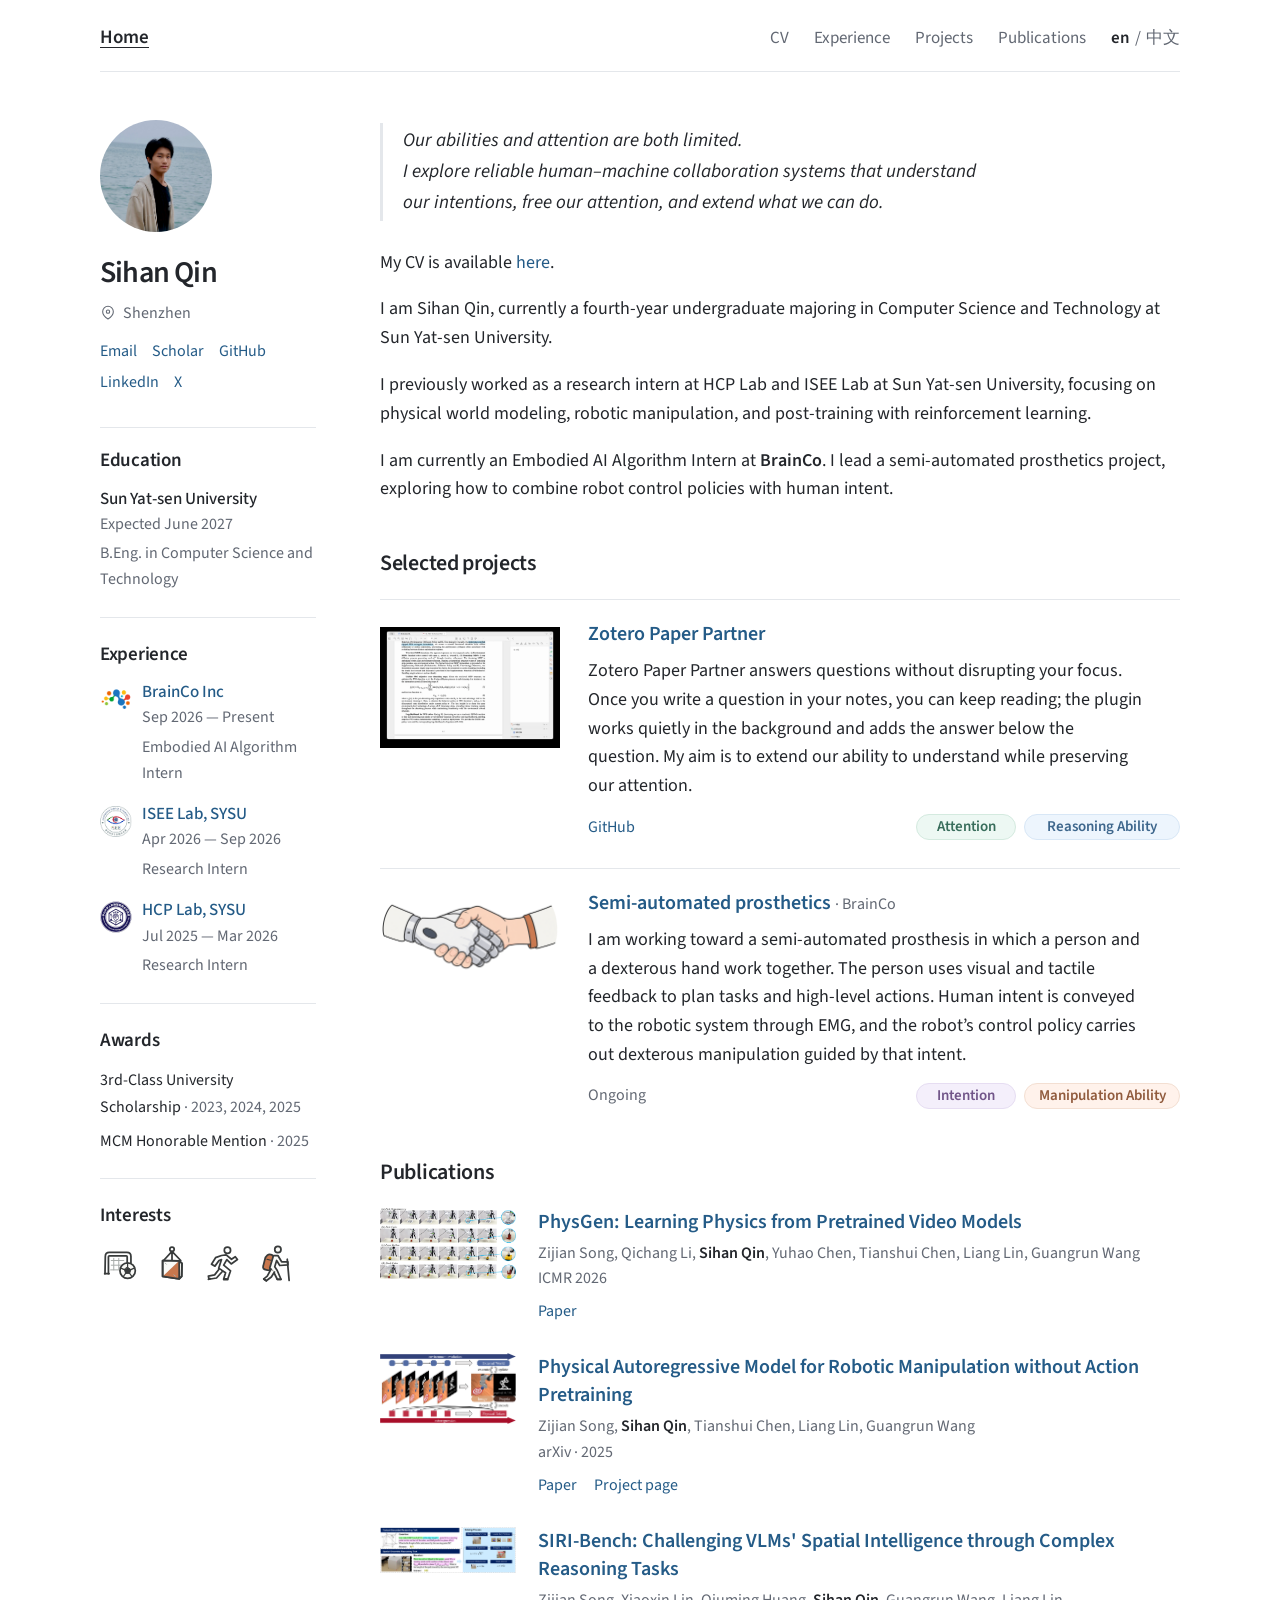
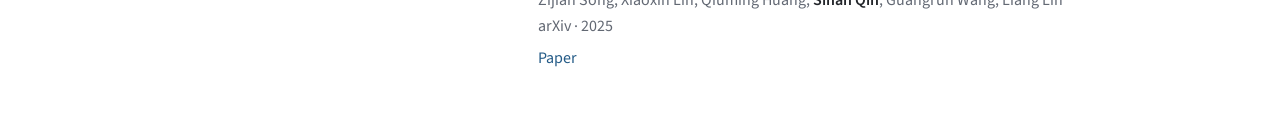
==== commit bc0cfdc7: "Polish bilingual layout and add official experience logos" ====
--- a/index.html
+++ b/index.html
@@ -8,7 +8,7 @@
   <link rel="preconnect" href="https://fonts.googleapis.com">
   <link rel="preconnect" href="https://fonts.gstatic.com" crossorigin>
   <link href="https://fonts.googleapis.com/css2?family=Source+Sans+3:wght@400;600;700&amp;display=swap" rel="stylesheet">
-  <link rel="stylesheet" href="styles.css?v=20261102-editorial-icons">
+  <link rel="stylesheet" href="styles.css?v=20261103-official-logos">
 </head>
 <body class="home-page">
   <a class="skip-link" href="#main">Skip to content</a>
@@ -31,6 +31,7 @@
           <img class="portrait" src="5a7bff0bb90dca2607df9e094d339663.jpg" alt="Portrait of Sihan Qin" width="164" height="164">
           <div class="profile-copy">
             <h1 id="name">Sihan Qin</h1>
+            <p class="profile-location"><svg xmlns="http://www.w3.org/2000/svg" width="16" height="16" viewBox="0 0 24 24" fill="none" stroke="currentColor" stroke-width="1.6" stroke-linecap="round" stroke-linejoin="round" aria-hidden="true"><path d="M20 10c0 6-8 11-8 11S4 16 4 10a8 8 0 1 1 16 0Z"/><circle cx="12" cy="10" r="2.5"/></svg><span>Shenzhen</span></p>
             <div class="links" aria-label="Contact and profiles">
               <a href="mailto:qinsihan999@gmail.com">Email</a>
               <a href="https://scholar.google.com/citations?user=vUdEZbMAAAAJ">Scholar</a>
@@ -48,22 +49,25 @@
           <section class="section" aria-labelledby="experience-title">
             <div class="section-heading"><h2 id="experience-title">Experience</h2></div>
             <div class="entry-list">
-              <article class="entry"><div class="entry-heading"><h3><a href="experience.html#brainco">BrainCo Inc</a></h3><time>Sep 2026 — Present</time></div><p class="meta">Embodied AI Algorithm Intern</p></article>
-              <article class="entry"><div class="entry-heading"><h3><a href="experience.html#isee">ISEE Lab, SYSU</a></h3><time>Apr 2026 — Sep 2026</time></div><p class="meta">Research Intern</p></article>
-              <article class="entry"><div class="entry-heading"><h3><a href="experience.html#hcp">HCP Lab, SYSU</a></h3><time>Jul 2025 — Mar 2026</time></div><p class="meta">Research Intern</p></article>
+              <article class="entry experience-entry"><img class="experience-icon" src="assets/logos/brainco.svg" alt="" width="32" height="32"><div><div class="entry-heading"><h3><a href="experience.html#brainco">BrainCo Inc</a></h3><time>Sep 2026 — Present</time></div><p class="meta">Embodied AI Algorithm Intern</p></div></article>
+              <article class="entry experience-entry"><img class="experience-icon" src="assets/logos/isee.png" alt="" width="32" height="32"><div><div class="entry-heading"><h3><a href="experience.html#isee">ISEE Lab, SYSU</a></h3><time>Apr 2026 — Sep 2026</time></div><p class="meta">Research Intern</p></div></article>
+              <article class="entry experience-entry"><img class="experience-icon" src="assets/logos/hcp.png" alt="" width="32" height="32"><div><div class="entry-heading"><h3><a href="experience.html#hcp">HCP Lab, SYSU</a></h3><time>Jul 2025 — Mar 2026</time></div><p class="meta">Research Intern</p></div></article>
             </div>
           </section>
           <section class="section" aria-labelledby="awards-title">
             <div class="section-heading"><h2 id="awards-title">Awards</h2></div>
             <ul class="compact-list"><li>3rd-Class University Scholarship <span class="muted">· 2023, 2024, 2025</span></li><li>MCM Honorable Mention <span class="muted">· 2025</span></li></ul>
           </section>
-          <p class="personal-interests" aria-label="Personal interests"><img src="assets/icons/football.svg" alt="Football" title="Football" width="40" height="40"><img src="assets/icons/orienteering.svg" alt="Orienteering" title="Orienteering" width="40" height="40"><img src="assets/icons/running.svg" alt="Running" title="Running" width="40" height="40"><img src="assets/icons/hiking.svg" alt="Hiking" title="Hiking" width="40" height="40"></p>
+          <section class="section" aria-labelledby="interests-title">
+            <div class="section-heading"><h2 id="interests-title">Interests</h2></div>
+            <p class="personal-interests" aria-label="Personal interests"><img src="assets/icons/football.svg?v=20261103-monochrome" alt="Football" title="Football" width="40" height="40"><img src="assets/icons/orienteering.svg" alt="Orienteering" title="Orienteering" width="40" height="40"><img src="assets/icons/running.svg?v=20261103-monochrome" alt="Running" title="Running" width="40" height="40"><img src="assets/icons/hiking.svg" alt="Hiking" title="Hiking" width="40" height="40"></p>
+          </section>
         </aside>
       </div>
       <div class="home-content">
         <section class="home-thought" aria-label="Research perspective and introduction">
           <blockquote class="thought-quote">
-            <p>Our abilities are limited, and so is our attention.<br>I explore reliable human–machine collaboration systems that understand our intentions, free our attention, and extend what we can do.</p>
+            <p>Our abilities and attention are both limited.<br>I explore reliable human–machine collaboration systems that understand our intentions, free our attention, and extend what we can do.</p>
           </blockquote>
           <div class="home-bio">
             <p>My CV is available <a href="assets/cv/Sihan_Qin_Resume.pdf">here</a>.</p>
@@ -84,7 +88,7 @@
               </div>
             </article>
             <article class="work-summary">
-              <a class="work-image" href="experience.html#brainco"><img src="assets/projects/revo3-human-handshake-v2.png" alt="Illustration of a BrainCo Revo 3 hand shaking a human hand" width="1448" height="1086" loading="lazy"></a>
+              <a class="work-image work-image--prosthetics" href="experience.html#brainco"><img src="assets/projects/revo3-human-handshake-v2.png" alt="Illustration of a BrainCo Revo 3 hand shaking a human hand" width="1448" height="1086" loading="lazy"></a>
               <div class="work-description">
                 <h3><a href="experience.html#brainco">Semi-automated prosthetics</a> <span class="work-affiliation">· BrainCo</span></h3>
                 <p>I am working toward a semi-automated prosthesis in which a person and a dexterous hand work together. The person uses visual and tactile feedback to plan tasks and high-level actions. Human intent is conveyed to the robotic system through EMG, and the robot’s control policy carries out dexterous manipulation guided by that intent.</p>
--- a/styles.css
+++ b/styles.css
@@ -1,7 +1,7 @@
 :root { color-scheme:light; --ink:#23262b; --muted:#626873; --link:#245b87; --line:#e4e7eb; }
 * { box-sizing:border-box; }
 html { scroll-behavior:smooth; scroll-padding-top:24px; }
-body { margin:0; background:#fff; color:var(--ink); font-family:"Source Sans 3",Arial,"PingFang SC","Microsoft YaHei",sans-serif; font-size:17px; line-height:1.6; }
+body { margin:0; background:#fff; color:var(--ink); font-family:Calibri,"Source Sans 3",Arial,"PingFang SC","Microsoft YaHei",sans-serif; font-size:17px; line-height:1.6; }
 img { display:block; max-width:100%; height:auto; }
 a { color:var(--link); text-decoration:none; text-underline-offset:4px; }
 a:hover { text-decoration:underline; }
@@ -18,8 +18,8 @@
 .skip-link { position:absolute; left:16px; top:-100px; padding:8px 12px; background:#fff; z-index:1; }
 .skip-link:focus { top:8px; }
 .site-header { display:flex; align-items:baseline; justify-content:space-between; gap:24px; padding:24px 0 18px; border-bottom:1px solid var(--line); }
-.site-name { color:var(--ink); font-size:19px; font-weight:700; white-space:nowrap; }
-.site-nav { display:flex; flex-wrap:wrap; gap:10px 25px; font-size:16px; }
+.site-name { color:var(--ink); font-size:19px; font-weight:600; line-height:1.5; white-space:nowrap; }
+.site-nav { display:flex; flex-wrap:wrap; gap:10px 25px; font-size:17px; line-height:1.5; }
 .site-nav a { color:var(--muted); }
 .site-header a[aria-current="page"] { color:var(--ink); text-decoration:underline; }
 .site-nav a[aria-current="page"] { font-weight:600; }
@@ -27,10 +27,10 @@
 .current-language { color:var(--ink); font-weight:600; }
 main { padding:42px 0 64px; }
 .portrait { width:164px; height:164px; border-radius:50%; object-fit:cover; object-position:10% 1%; margin-top:8px; }
-.links { display:flex; flex-wrap:wrap; align-items:center; gap:4px 17px; margin-top:14px; font-size:15px; }
+.links { display:flex; flex-wrap:wrap; align-items:center; gap:4px 17px; margin-top:14px; font-size:16px; }
 .muted,.authors,.meta { color:var(--muted); }
-.meta { font-size:15px; }
-.authors { margin-top:5px; font-size:15px; line-height:1.5; }
+.meta { font-size:16px; }
+.authors { margin-top:5px; font-size:16px; line-height:1.5; }
 .authors strong { color:var(--ink); }
 .section { margin-top:43px; }
 .section-heading { display:flex; align-items:baseline; justify-content:space-between; gap:20px; margin-bottom:21px; }
@@ -42,9 +42,12 @@
 .publication h3 { font-size:18px; }
 .publication .links { margin-top:7px; }
 .entry-list { display:grid; gap:20px; }
-.entry-heading { display:flex; justify-content:space-between; align-items:baseline; gap:12px 24px; }
-.entry-heading time,.entry-heading > .meta { color:var(--muted); font-size:15px; font-variant-numeric:tabular-nums; white-space:nowrap; }
+.entry-heading { display:flex; flex-wrap:wrap; justify-content:space-between; align-items:baseline; gap:6px 24px; }
+.entry-heading time,.entry-heading > .meta { color:var(--muted); font-size:16px; font-variant-numeric:tabular-nums; }
 .entry p { margin-top:4px; }
+.experience-icon { object-fit:contain; }
+.experience-entry { display:grid; grid-template-columns:32px minmax(0,1fr); gap:10px; }
+.experience-entry .experience-icon { width:32px; height:32px; margin-top:2px; }
 .compact-list { list-style:none; padding:0; margin:0; }
 .compact-list li + li { margin-top:8px; }
 .page-title { margin-bottom:13px; }
@@ -52,27 +55,30 @@
 .page-index { display:flex; flex-wrap:wrap; gap:8px 24px; margin-top:21px; font-size:16px; }
 .work-detail { margin-top:42px; padding-top:32px; border-top:1px solid var(--line); }
 .work-detail h2 { max-width:45ch; }
-.work-detail > p { margin-top:14px; max-width:76ch; }
+.work-detail > p { margin-top:14px; }
+.work-detail > p,.work-detail > ul { max-width:76ch; }
 .work-detail .meta { margin-top:6px; }
 .work-detail .authors { margin-top:10px; }
 .work-detail h3 { margin-top:27px; margin-bottom:9px; }
+.work-detail h3 + p,.work-detail h3 + ul { margin-top:0; }
+.experience-detail { position:relative; padding-left:64px; }
+.experience-detail > .experience-icon { position:absolute; top:32px; left:0; width:44px; height:44px; }
 .detail-figure { margin:25px 0; }
 .detail-figure > a { display:block; }
 .detail-figure img { width:100%; max-height:510px; object-fit:contain; }
 figcaption { margin-top:10px; color:var(--muted); font-size:14px; line-height:1.5; }
 .work-detail .entry-heading h2 { max-width:none; }
 .project-badge img { height:20px; width:auto; }
-.home-page { font-family:Calibri,"Source Sans 3",Arial,"PingFang SC","Microsoft YaHei",sans-serif; }
 .home-page .page { width:min(1080px,calc(100% - 80px)); }
-.home-page .site-name { font-size:19px; font-weight:600; line-height:1.5; }
-.home-page .site-nav { font-size:17px; line-height:1.5; }
 .home-page .links { font-size:16px; }
 .home-page .meta { font-size:16px; line-height:1.6; }
 .home-layout { display:grid; grid-template-columns:216px minmax(0,1fr); gap:64px; align-items:start; padding-top:48px; }
 .home-sidebar,.home-content { min-width:0; }
 .home-profile { grid-area:profile; }
 .home-profile .portrait { width:112px; height:112px; margin:0 0 22px; }
-.home-profile h1 { font-size:30px; line-height:1.25; margin-bottom:16px; }
+.home-profile h1 { font-size:30px; line-height:1.25; margin-bottom:10px; }
+.profile-location { display:flex; align-items:center; gap:7px; margin-bottom:14px; color:var(--muted); font-size:16px; line-height:1.5; }
+.profile-location svg { flex:none; }
 .home-profile .links { gap:5px 15px; margin-top:0; max-width:190px; }
 .home-thought { grid-area:thought; padding-top:3px; }
 .thought-quote { margin:0 0 28px; padding:2px 0 2px 20px; border-left:3px solid var(--line); font-style:italic; }
@@ -86,6 +92,7 @@
 .work-summary { display:grid; grid-template-columns:180px minmax(0,1fr); gap:28px; align-items:start; border-top:1px solid var(--line); padding-top:20px; }
 .work-image { display:block; }
 .work-image img { width:100%; aspect-ratio:4 / 3; height:auto; object-fit:contain; }
+.work-image--prosthetics img { aspect-ratio:2 / 1; object-fit:cover; }
 .work-affiliation { color:var(--muted); font-size:16px; font-weight:400; white-space:nowrap; }
 .work-summary h3 { font-size:20px; line-height:1.4; }
 .work-description > p { margin-top:9px; max-width:62ch; font-size:18px; line-height:1.6; }
@@ -97,7 +104,8 @@
 .project-tag--intention { color:#715589; background:#f4effb; border-color:#e6ddf2; }
 .project-tag--manipulation { color:#915b3d; background:#fff2eb; border-color:#f3dfd2; }
 .home-background { grid-area:background; border-top:1px solid var(--line); margin-top:32px; padding-top:20px; }
-.home-background .section { margin:0 0 28px; }
+.home-background .section { margin:0; }
+.home-background .section + .section { margin-top:24px; padding-top:24px; border-top:1px solid var(--line); }
 .home-background .section-heading { margin-bottom:13px; gap:10px; }
 .home-background .section-heading h2 { font-size:19px; }
 .home-background .entry-heading { flex-direction:column; gap:2px; }
@@ -105,7 +113,7 @@
 .home-background .meta,.home-background .entry-heading time,.home-background .entry-heading > .meta { font-size:16px; line-height:1.6; }
 .home-background .entry-list { gap:17px; }
 .home-background .compact-list { font-size:16px; line-height:1.65; }
-.personal-interests { display:flex; align-items:center; gap:12px; padding-top:3px; }
+.personal-interests { display:flex; align-items:center; gap:12px; }
 .personal-interests img { width:40px; height:40px; flex:none; }
 .home-publications { grid-area:publications; margin-top:48px; }
 .home-publications .publication { grid-template-columns:136px minmax(0,1fr); gap:22px; }
@@ -114,19 +122,20 @@
 .home-publications .authors { font-size:16px; line-height:1.6; }
 html:lang(zh-CN) body { font-size:16px; line-height:1.8; }
 html:lang(zh-CN) h1,html:lang(zh-CN) h2,html:lang(zh-CN) h3 { letter-spacing:0; }
-html:lang(zh-CN) .home-page .site-name { font-size:17px; }
-html:lang(zh-CN) .home-page .site-nav { font-size:15px; }
-html:lang(zh-CN) .home-page .links { font-size:14px; }
+html:lang(zh-CN) .site-name { font-size:17px; }
+html:lang(zh-CN) .site-nav { font-size:15px; }
+html:lang(zh-CN) .links,html:lang(zh-CN) .meta,html:lang(zh-CN) .entry-heading time { font-size:14px; }
 html:lang(zh-CN) .home-layout .section-heading h2 { font-size:20px; }
 html:lang(zh-CN) .home-background .section-heading h2 { font-size:17px; }
 html:lang(zh-CN) .home-background h3 { font-size:15px; }
+html:lang(zh-CN) .profile-location { font-size:14px; }
 html:lang(zh-CN) .home-background .meta,html:lang(zh-CN) .home-background .entry-heading time,html:lang(zh-CN) .home-background .compact-list { font-size:14px; }
 html:lang(zh-CN) .work-summary h3 { font-size:18px; }
 html:lang(zh-CN) .home-page .latin-text { font-size:calc(1em + 2px); line-height:1; }
 html:lang(zh-CN) .thought-quote p { max-width:30em; font-size:17px; line-height:1.85; text-wrap:balance; }
 html:lang(zh-CN) .home-bio p { font-size:16px; line-height:1.8; }
 html:lang(zh-CN) .work-description > p { max-width:33em; font-size:16px; line-height:1.8; }
-html:lang(zh-CN) .work-detail > p,html:lang(zh-CN) .page-intro { max-width:43em; }
+html:lang(zh-CN) .work-detail > p,html:lang(zh-CN) .work-detail > ul,html:lang(zh-CN) .page-intro { max-width:43em; }
 html:lang(zh-CN) .home-background .meta,html:lang(zh-CN) .home-background .entry-heading time,html:lang(zh-CN) .home-background .compact-list { line-height:1.75; }
 @media(max-width:1100px) and (min-width:901px) {
   .home-layout { grid-template-columns:200px minmax(0,1fr); column-gap:40px; }
@@ -143,7 +152,7 @@
   .home-thought { border-top:1px solid var(--line); padding-top:24px; }
   .home-background { display:grid; grid-template-columns:repeat(2,minmax(0,1fr)); gap:26px 32px; }
   .home-background .section { margin:0; }
-  .personal-interests { align-self:end; padding-bottom:4px; }
+  .home-background .section + .section { margin:0; padding:0; border:0; }
 }
 @media(max-width:640px) {
   .page { width:calc(100% - 36px); }
@@ -156,12 +165,16 @@
   .entry-heading { flex-direction:column; align-items:start; gap:3px; }
   .work-detail { margin-top:33px; padding-top:26px; }
   .work-detail h2 { font-size:23px; }
+  .experience-detail { padding-left:0; }
+  .experience-detail > .entry-heading,.experience-detail > .meta { padding-left:44px; }
+  .experience-detail > .experience-icon { top:26px; width:32px; height:32px; }
   .home-page .page { width:calc(100% - 36px); }
   .home-profile { grid-template-columns:minmax(0,1fr) 82px; gap:17px; }
   .profile-copy { display:contents; }
   .home-profile h1 { grid-row:1; grid-column:1; align-self:center; margin:0; font-size:28px; }
   .home-profile .portrait { grid-row:1; grid-column:2; width:82px; height:82px; margin:0; }
   .home-profile .links { grid-column:1 / -1; margin:0; }
+  .home-profile .profile-location { grid-column:1 / -1; margin:0; }
   .thought-quote { padding-left:16px; }
   .work-summary { grid-template-columns:minmax(0,1fr); gap:16px; }
   .work-image { max-width:240px; }
@@ -178,5 +191,6 @@
   .home-publications .publication { grid-template-columns:minmax(0,1fr); }
   .home-publications .publication-image img { width:200px; height:auto; max-height:125px; }
   .home-background { grid-template-columns:minmax(0,1fr); }
+  .home-background .section + .section { padding-top:24px; border-top:1px solid var(--line); }
 }
 @media(prefers-reduced-motion:reduce) { html { scroll-behavior:auto; } }
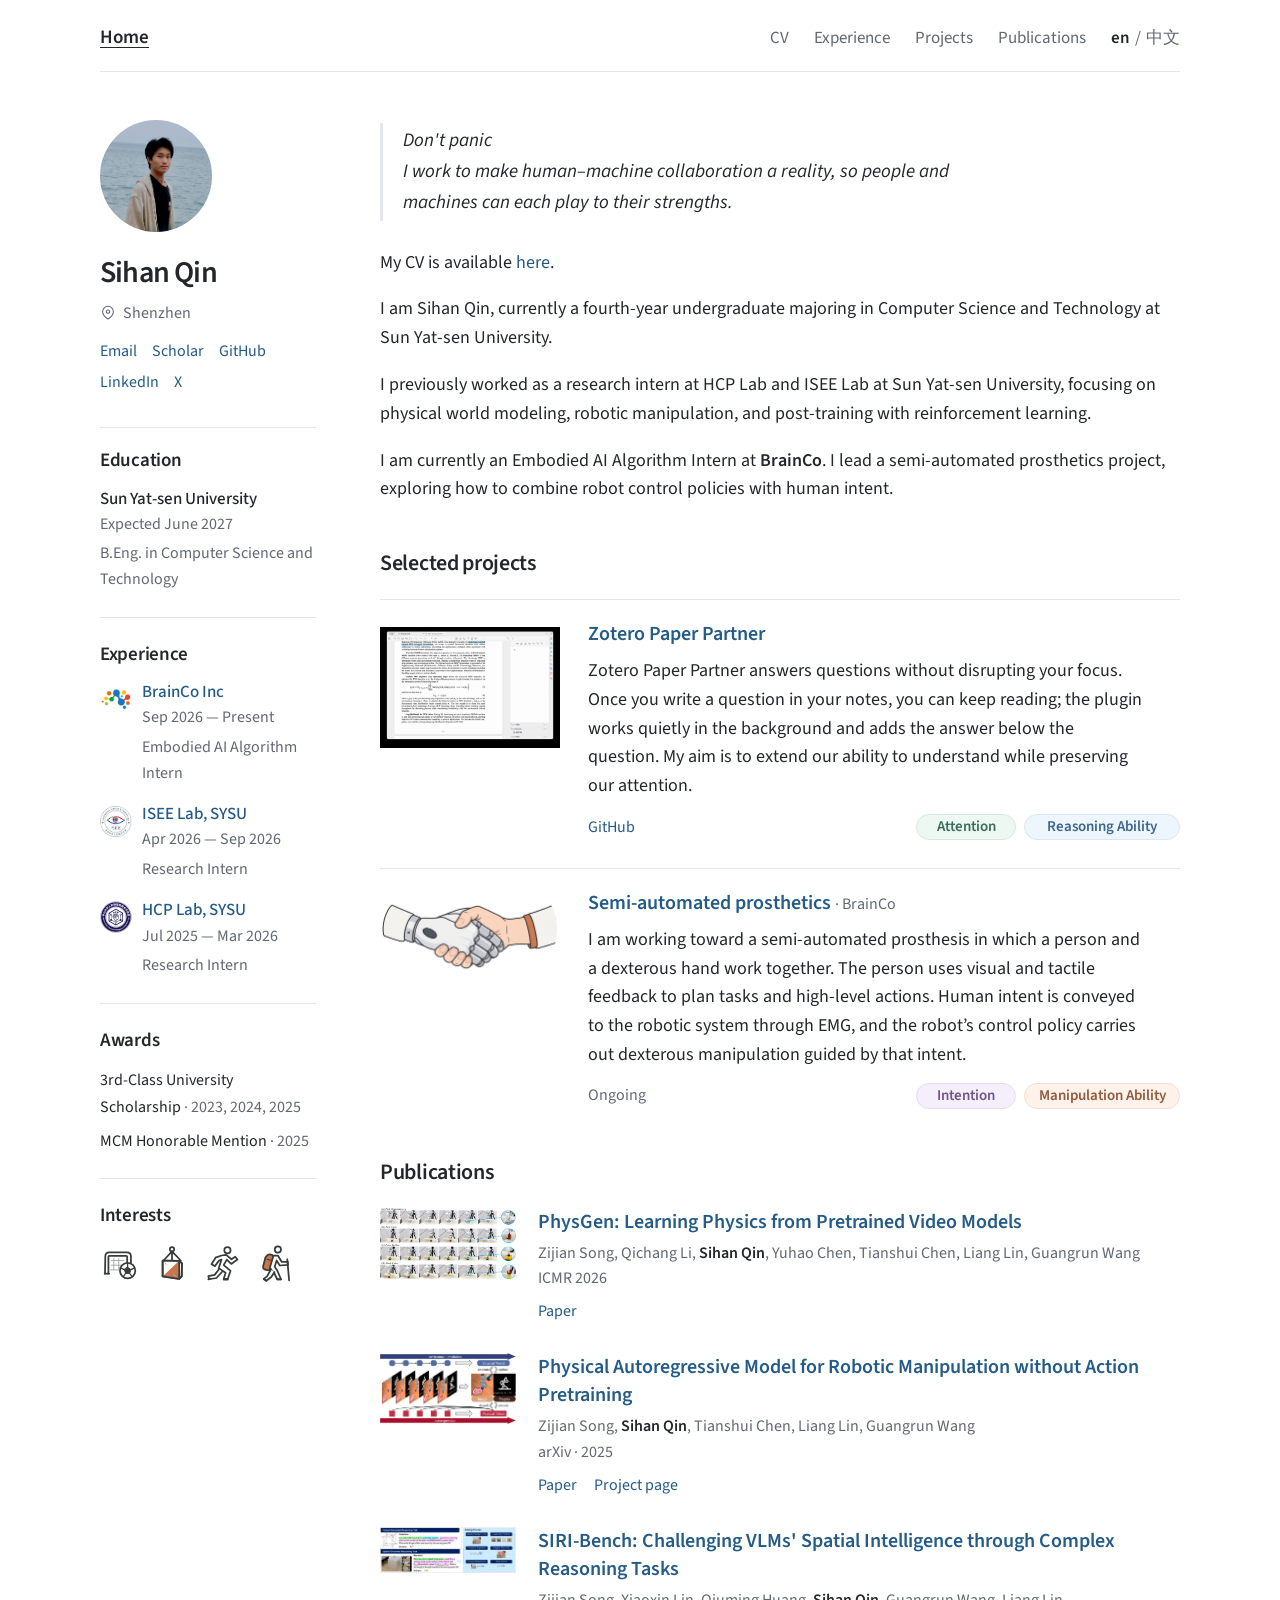
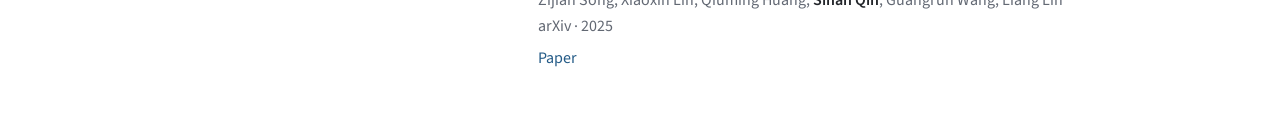
==== commit 9cc862b2: "Update English homepage quote" ====
--- a/index.html
+++ b/index.html
@@ -67,7 +67,7 @@
       <div class="home-content">
         <section class="home-thought" aria-label="Research perspective and introduction">
           <blockquote class="thought-quote">
-            <p>Our abilities and attention are both limited.<br>I explore reliable human–machine collaboration systems that understand our intentions, free our attention, and extend what we can do.</p>
+            <p>Don't panic<br>I work to make human–machine collaboration a reality, so people and machines can each play to their strengths.</p>
           </blockquote>
           <div class="home-bio">
             <p>My CV is available <a href="assets/cv/Sihan_Qin_Resume.pdf">here</a>.</p>
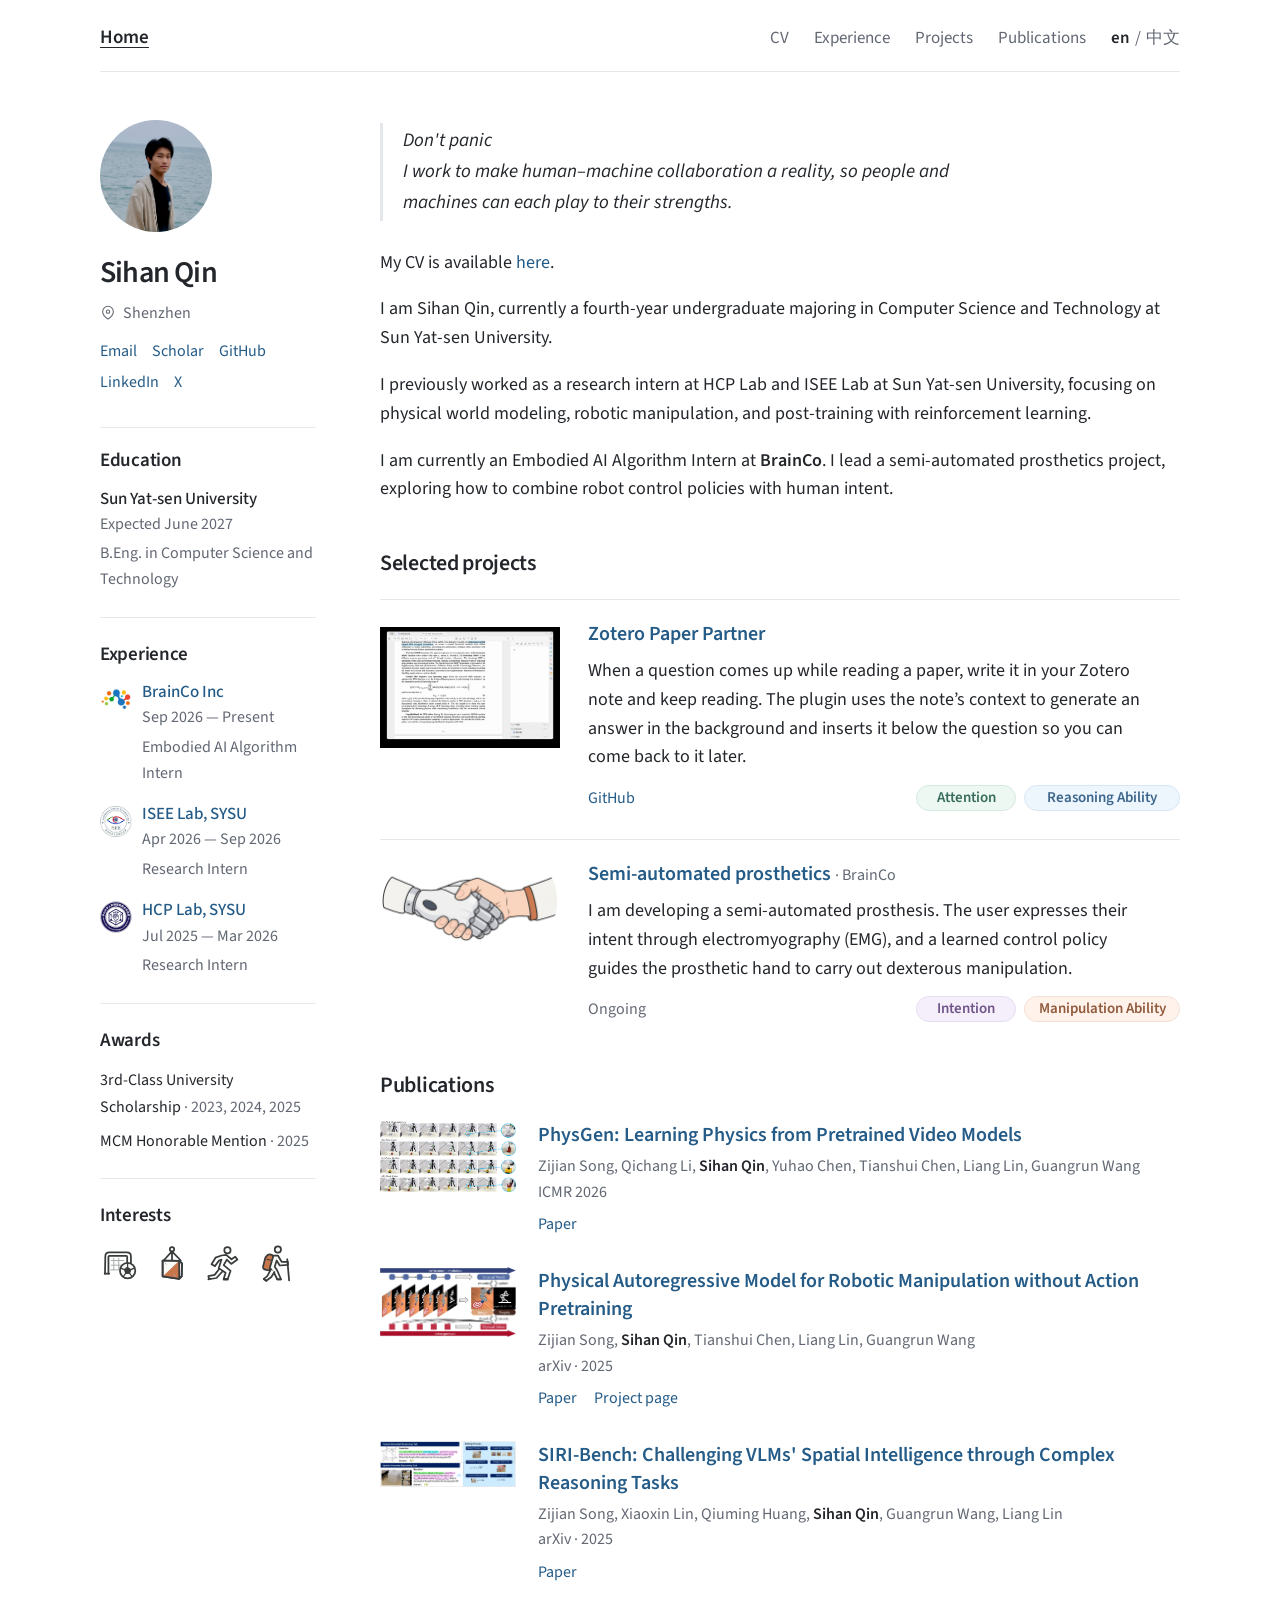
==== commit 35f2cc7d: "Clarify collaboration in English homepage projects" ====
--- a/index.html
+++ b/index.html
@@ -83,7 +83,7 @@
               <a class="work-image" href="projects.html#zotero-paper-partner"><img src="assets/projects/zotero-paper-partner-demo.gif" alt="Zotero Paper Partner demo: questions and answers inside Zotero notes" width="480" height="360" loading="lazy"></a>
               <div class="work-description">
                 <h3><a href="projects.html#zotero-paper-partner">Zotero Paper Partner</a></h3>
-                <p>Zotero Paper Partner answers questions without disrupting your focus. Once you write a question in your notes, you can keep reading; the plugin works quietly in the background and adds the answer below the question. My aim is to extend our ability to understand while preserving our attention.</p>
+                <p>When a question comes up while reading a paper, write it in your Zotero note and keep reading. The plugin uses the note’s context to generate an answer in the background and inserts it below the question so you can come back to it later.</p>
                 <div class="links"><a href="https://github.com/QinSihan/zotero-paper-partner">GitHub</a><span class="project-tags" aria-label="Project tags"><span class="project-tag project-tag--attention">Attention</span><span class="project-tag project-tag--reasoning">Reasoning Ability</span></span></div>
               </div>
             </article>
@@ -91,7 +91,7 @@
               <a class="work-image work-image--prosthetics" href="experience.html#brainco"><img src="assets/projects/revo3-human-handshake-v2.png" alt="Illustration of a BrainCo Revo 3 hand shaking a human hand" width="1448" height="1086" loading="lazy"></a>
               <div class="work-description">
                 <h3><a href="experience.html#brainco">Semi-automated prosthetics</a> <span class="work-affiliation">· BrainCo</span></h3>
-                <p>I am working toward a semi-automated prosthesis in which a person and a dexterous hand work together. The person uses visual and tactile feedback to plan tasks and high-level actions. Human intent is conveyed to the robotic system through EMG, and the robot’s control policy carries out dexterous manipulation guided by that intent.</p>
+                <p>I am developing a semi-automated prosthesis. The user expresses their intent through electromyography (EMG), and a learned control policy guides the prosthetic hand to carry out dexterous manipulation.</p>
                 <div class="links"><span class="meta" lang="en">Ongoing</span><span class="project-tags" aria-label="Project tags"><span class="project-tag project-tag--intention">Intention</span><span class="project-tag project-tag--manipulation">Manipulation Ability</span></span></div>
               </div>
             </article>
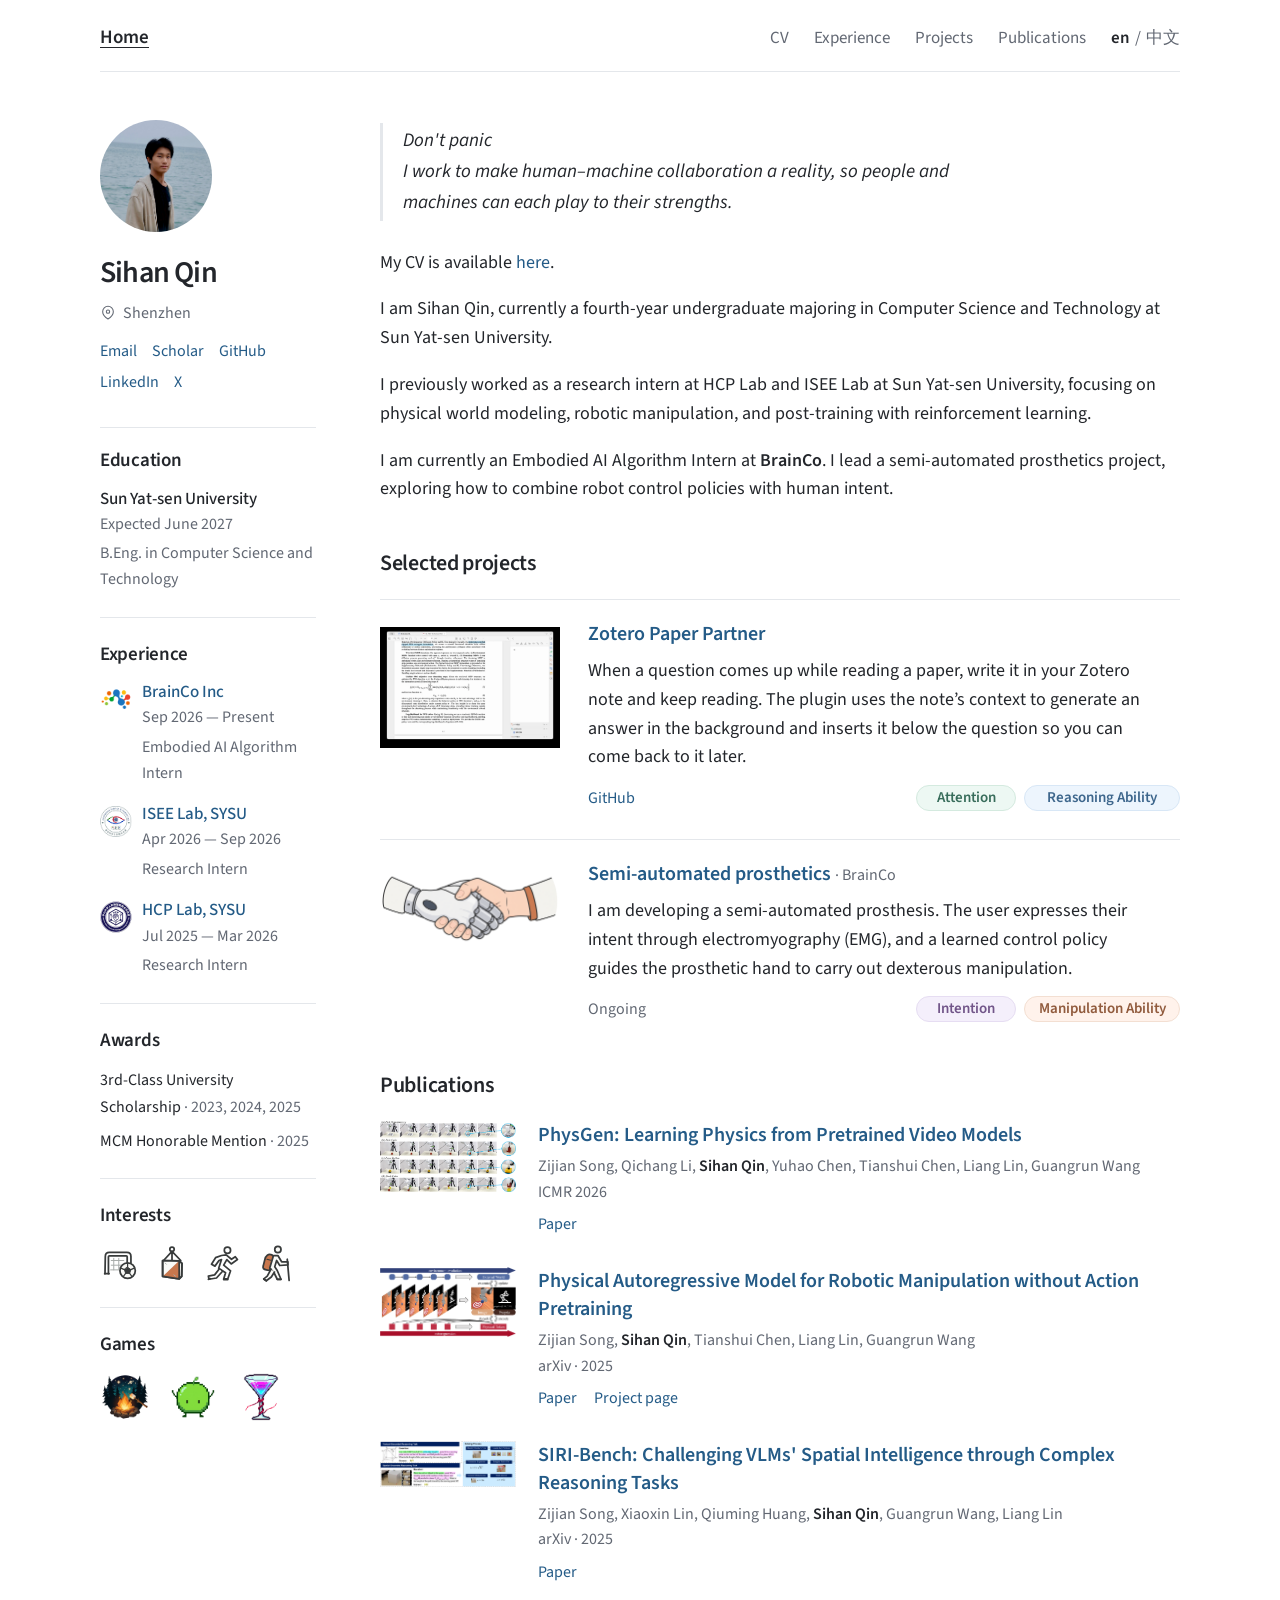
==== commit 890e7b60: "Add Games section badges and custom hover tooltips" ====
--- a/index.html
+++ b/index.html
@@ -8,7 +8,7 @@
   <link rel="preconnect" href="https://fonts.googleapis.com">
   <link rel="preconnect" href="https://fonts.gstatic.com" crossorigin>
   <link href="https://fonts.googleapis.com/css2?family=Source+Sans+3:wght@400;600;700&amp;display=swap" rel="stylesheet">
-  <link rel="stylesheet" href="styles.css?v=20261103-official-logos">
+  <link rel="stylesheet" href="styles.css?v=20261119-tooltips">
 </head>
 <body class="home-page">
   <a class="skip-link" href="#main">Skip to content</a>
@@ -60,7 +60,41 @@
           </section>
           <section class="section" aria-labelledby="interests-title">
             <div class="section-heading"><h2 id="interests-title">Interests</h2></div>
-            <p class="personal-interests" aria-label="Personal interests"><img src="assets/icons/football.svg?v=20261103-monochrome" alt="Football" title="Football" width="40" height="40"><img src="assets/icons/orienteering.svg" alt="Orienteering" title="Orienteering" width="40" height="40"><img src="assets/icons/running.svg?v=20261103-monochrome" alt="Running" title="Running" width="40" height="40"><img src="assets/icons/hiking.svg" alt="Hiking" title="Hiking" width="40" height="40"></p>
+            <div class="personal-interests" aria-label="Personal interests">
+              <span class="icon-badge" tabindex="0" aria-describedby="tip-football">
+                <img src="assets/icons/football.svg?v=20261103-monochrome" alt="Football" width="40" height="40">
+                <span class="icon-tooltip" id="tip-football" role="tooltip"><strong>Football</strong></span>
+              </span>
+              <span class="icon-badge" tabindex="0" aria-describedby="tip-orienteering">
+                <img src="assets/icons/orienteering.svg" alt="Orienteering" width="40" height="40">
+                <span class="icon-tooltip" id="tip-orienteering" role="tooltip"><strong>Orienteering</strong></span>
+              </span>
+              <span class="icon-badge" tabindex="0" aria-describedby="tip-running">
+                <img src="assets/icons/running.svg?v=20261103-monochrome" alt="Running" width="40" height="40">
+                <span class="icon-tooltip" id="tip-running" role="tooltip"><strong>Running</strong></span>
+              </span>
+              <span class="icon-badge" tabindex="0" aria-describedby="tip-hiking">
+                <img src="assets/icons/hiking.svg" alt="Hiking" width="40" height="40">
+                <span class="icon-tooltip" id="tip-hiking" role="tooltip"><strong>Hiking</strong></span>
+              </span>
+            </div>
+          </section>
+          <section class="section" aria-labelledby="games-title">
+            <div class="section-heading"><h2 id="games-title">Games</h2></div>
+            <div class="game-badges" aria-label="Favorite games">
+              <span class="icon-badge" tabindex="0" aria-describedby="tip-outer-wilds">
+                <img src="assets/icons/outer-wilds.png?v=20261119-v2" alt="Outer Wilds — campfire and roasting marshmallow" width="50" height="50">
+                <span class="icon-tooltip" id="tip-outer-wilds" role="tooltip"><strong>Outer Wilds</strong></span>
+              </span>
+              <span class="icon-badge" tabindex="0" aria-describedby="tip-stardew-valley">
+                <img src="assets/icons/stardew-valley.png?v=20261119-v2" alt="Stardew Valley — Junimo" width="50" height="50">
+                <span class="icon-tooltip" id="tip-stardew-valley" role="tooltip"><strong>Stardew Valley</strong></span>
+              </span>
+              <span class="icon-badge" tabindex="0" aria-describedby="tip-cyberpunk-bar">
+                <img src="assets/icons/red-strings-va11halla.png?v=20261119-v2" alt="The Red Strings Club and VA-11 HALL-A — cyberpunk martini glass wrapped in red strings" width="50" height="50">
+                <span class="icon-tooltip" id="tip-cyberpunk-bar" role="tooltip"><strong>Time to mix drinks and change lives.</strong></span>
+              </span>
+            </div>
           </section>
         </aside>
       </div>
--- a/styles.css
+++ b/styles.css
@@ -114,7 +114,22 @@
 .home-background .entry-list { gap:17px; }
 .home-background .compact-list { font-size:16px; line-height:1.65; }
 .personal-interests { display:flex; align-items:center; gap:12px; }
-.personal-interests img { width:40px; height:40px; flex:none; }
+.game-badges { display:flex; align-items:center; gap:18px; }
+.icon-badge { position:relative; display:inline-flex; align-items:center; justify-content:center; flex:none; cursor:default; outline:none; }
+.personal-interests .icon-badge,.personal-interests .icon-badge img { width:40px; height:40px; }
+.game-badges .icon-badge,.game-badges .icon-badge img { width:50px; height:50px; }
+.icon-badge img { object-fit:contain; transition:transform .18s ease,filter .18s ease; }
+.icon-badge:hover img,.icon-badge:focus-visible img { transform:translateY(-2px) scale(1.05); filter:drop-shadow(0 4px 8px rgba(35,38,43,.14)); }
+.icon-badge:focus-visible { outline:2px solid var(--link); outline-offset:4px; border-radius:8px; }
+.icon-tooltip { position:absolute; left:50%; top:calc(100% + 10px); z-index:10; display:flex; flex-direction:column; gap:2px; width:max-content; max-width:240px; padding:7px 11px; border-radius:8px; background:#23262b; color:#fff; font-size:13px; line-height:1.4; text-align:left; box-shadow:0 8px 20px rgba(35,38,43,.18); opacity:0; visibility:hidden; pointer-events:none; transform:translate(-50%,-4px); transition:opacity .12s ease,transform .12s ease,visibility .12s ease; }
+.icon-tooltip strong { color:#fff; font-weight:600; font-size:13px; }
+.icon-tooltip span { color:#cfd5de; font-size:12px; }
+.icon-tooltip::after { content:""; position:absolute; bottom:100%; left:50%; transform:translateX(-50%); border:5px solid transparent; border-bottom-color:#23262b; }
+.icon-badge:hover .icon-tooltip,.icon-badge:focus-visible .icon-tooltip { opacity:1; visibility:visible; transform:translate(-50%,0); }
+.icon-badge:first-child .icon-tooltip { left:0; transform:translateY(-4px); }
+.personal-interests .icon-badge:first-child .icon-tooltip::after { left:20px; transform:translateX(-50%); }
+.game-badges .icon-badge:first-child .icon-tooltip::after { left:25px; transform:translateX(-50%); }
+.icon-badge:first-child:hover .icon-tooltip,.icon-badge:first-child:focus-visible .icon-tooltip { transform:translateY(0); }
 .home-publications { grid-area:publications; margin-top:48px; }
 .home-publications .publication { grid-template-columns:136px minmax(0,1fr); gap:22px; }
 .home-publications .publication-image img { height:101px; }
@@ -193,4 +208,7 @@
   .home-background { grid-template-columns:minmax(0,1fr); }
   .home-background .section + .section { padding-top:24px; border-top:1px solid var(--line); }
 }
-@media(prefers-reduced-motion:reduce) { html { scroll-behavior:auto; } }
+@media(prefers-reduced-motion:reduce) {
+  html { scroll-behavior:auto; }
+  .icon-badge img,.icon-tooltip { transition:none; }
+}
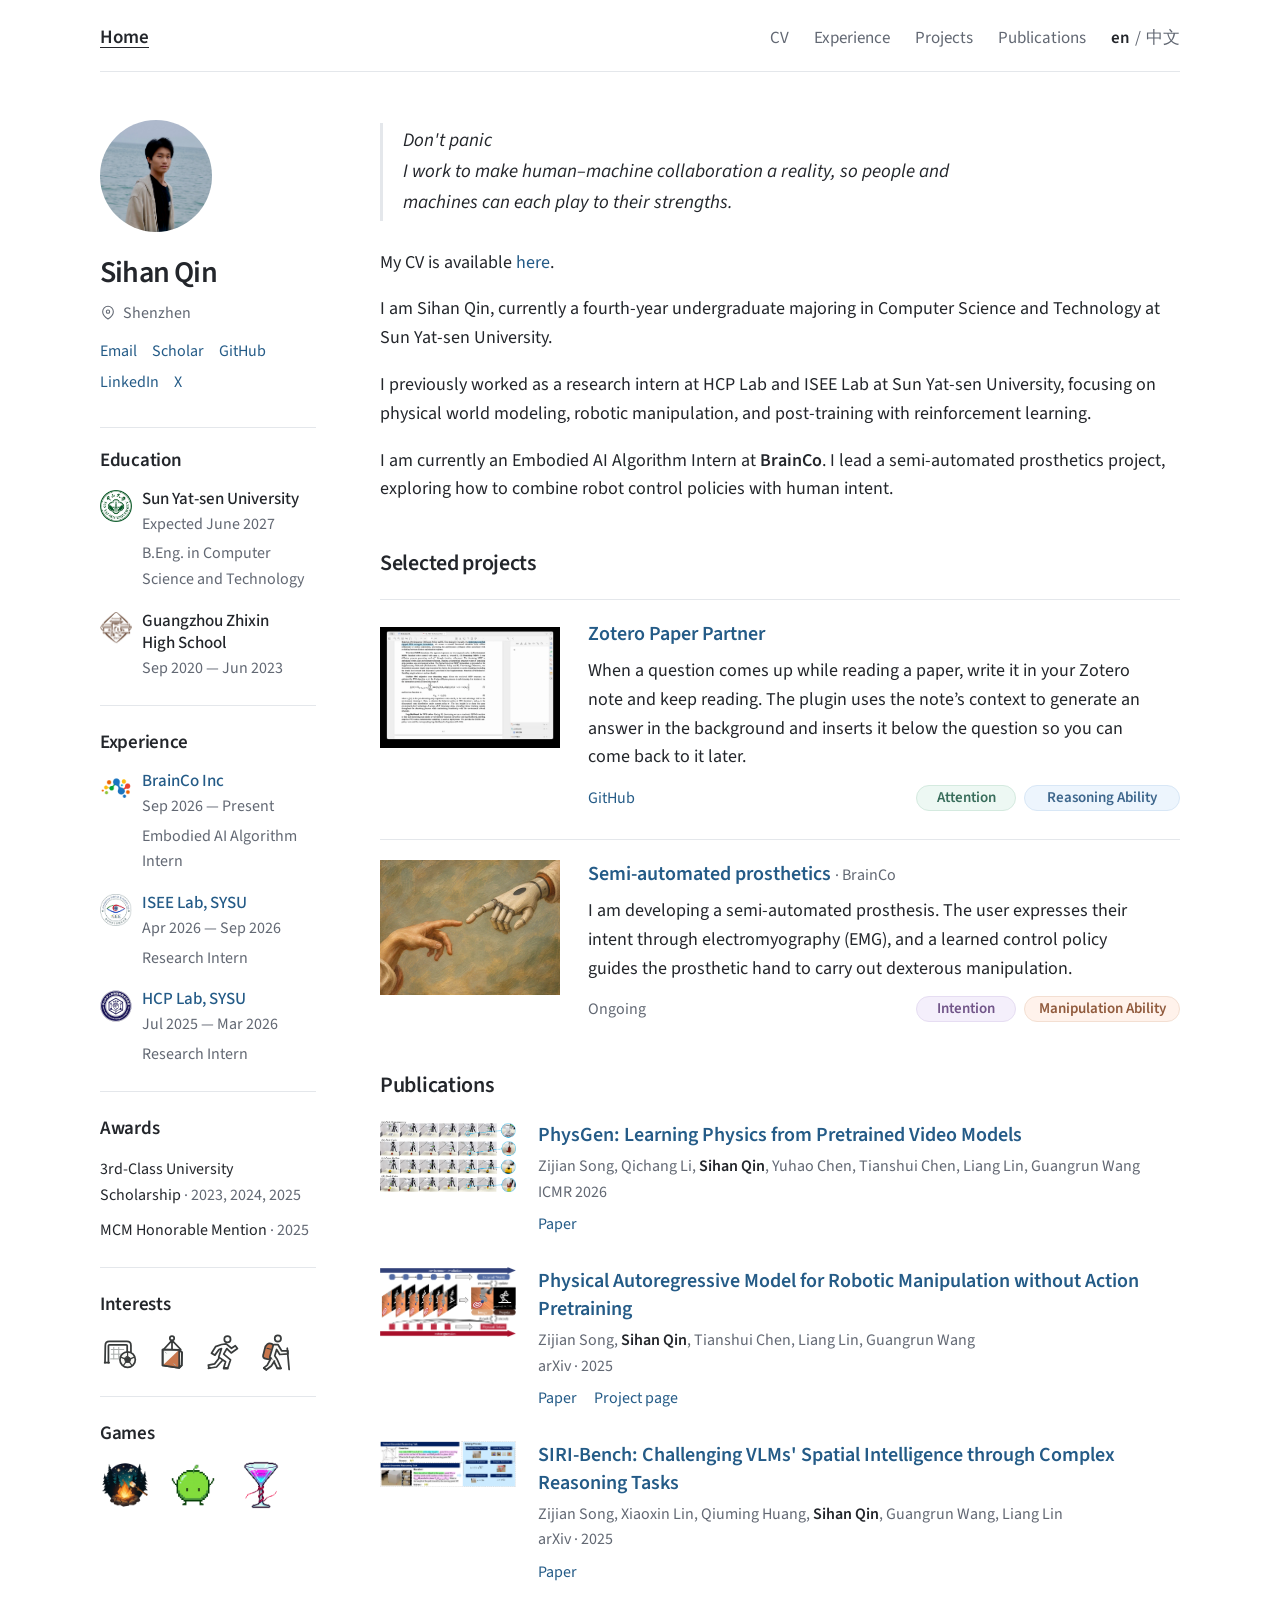
==== commit 9212adef: "Update bilingual education entries and prosthetics illustration" ====
--- a/index.html
+++ b/index.html
@@ -8,7 +8,7 @@
   <link rel="preconnect" href="https://fonts.googleapis.com">
   <link rel="preconnect" href="https://fonts.gstatic.com" crossorigin>
   <link href="https://fonts.googleapis.com/css2?family=Source+Sans+3:wght@400;600;700&amp;display=swap" rel="stylesheet">
-  <link rel="stylesheet" href="styles.css?v=20261119-tooltips">
+  <link rel="stylesheet" href="styles.css?v=20261120-home">
 </head>
 <body class="home-page">
   <a class="skip-link" href="#main">Skip to content</a>
@@ -44,7 +44,16 @@
         <aside class="home-background" aria-label="Education and background">
           <section class="section" aria-labelledby="education-title">
             <div class="section-heading"><h2 id="education-title">Education</h2></div>
-            <div class="entry"><div class="entry-heading"><h3>Sun Yat-sen University</h3><span class="meta">Expected June 2027</span></div><p class="meta">B.Eng. in Computer Science and Technology</p></div>
+            <div class="entry-list">
+              <article class="entry experience-entry">
+                <img class="experience-icon" src="assets/logos/sysu.png" alt="" width="32" height="32">
+                <div><div class="entry-heading"><h3>Sun Yat-sen University</h3><span class="meta">Expected June 2027</span></div><p class="meta">B.Eng. in Computer Science and Technology</p></div>
+              </article>
+              <article class="entry experience-entry">
+                <img class="experience-icon" src="assets/logos/zhixin.png" alt="" width="32" height="32">
+                <div class="entry-heading"><h3>Guangzhou Zhixin High School</h3><span class="meta">Sep 2020 — Jun 2023</span></div>
+              </article>
+            </div>
           </section>
           <section class="section" aria-labelledby="experience-title">
             <div class="section-heading"><h2 id="experience-title">Experience</h2></div>
@@ -122,7 +131,7 @@
               </div>
             </article>
             <article class="work-summary">
-              <a class="work-image work-image--prosthetics" href="experience.html#brainco"><img src="assets/projects/revo3-human-handshake-v2.png" alt="Illustration of a BrainCo Revo 3 hand shaking a human hand" width="1448" height="1086" loading="lazy"></a>
+              <a class="work-image" href="experience.html#brainco"><img src="assets/projects/prosthetic-reach.webp" alt="Oil painting of a human hand and a prosthetic hand reaching toward each other, fingertips almost touching" width="720" height="540" loading="lazy"></a>
               <div class="work-description">
                 <h3><a href="experience.html#brainco">Semi-automated prosthetics</a> <span class="work-affiliation">· BrainCo</span></h3>
                 <p>I am developing a semi-automated prosthesis. The user expresses their intent through electromyography (EMG), and a learned control policy guides the prosthetic hand to carry out dexterous manipulation.</p>
--- a/styles.css
+++ b/styles.css
@@ -92,7 +92,6 @@
 .work-summary { display:grid; grid-template-columns:180px minmax(0,1fr); gap:28px; align-items:start; border-top:1px solid var(--line); padding-top:20px; }
 .work-image { display:block; }
 .work-image img { width:100%; aspect-ratio:4 / 3; height:auto; object-fit:contain; }
-.work-image--prosthetics img { aspect-ratio:2 / 1; object-fit:cover; }
 .work-affiliation { color:var(--muted); font-size:16px; font-weight:400; white-space:nowrap; }
 .work-summary h3 { font-size:20px; line-height:1.4; }
 .work-description > p { margin-top:9px; max-width:62ch; font-size:18px; line-height:1.6; }
@@ -109,7 +108,7 @@
 .home-background .section-heading { margin-bottom:13px; gap:10px; }
 .home-background .section-heading h2 { font-size:19px; }
 .home-background .entry-heading { flex-direction:column; gap:2px; }
-.home-background h3 { font-size:17px; font-weight:500; }
+.home-background h3 { font-size:17px; font-weight:500; text-wrap:balance; }
 .home-background .meta,.home-background .entry-heading time,.home-background .entry-heading > .meta { font-size:16px; line-height:1.6; }
 .home-background .entry-list { gap:17px; }
 .home-background .compact-list { font-size:16px; line-height:1.65; }
@@ -149,7 +148,7 @@
 html:lang(zh-CN) .home-page .latin-text { font-size:calc(1em + 2px); line-height:1; }
 html:lang(zh-CN) .thought-quote p { max-width:30em; font-size:17px; line-height:1.85; text-wrap:balance; }
 html:lang(zh-CN) .home-bio p { font-size:16px; line-height:1.8; }
-html:lang(zh-CN) .work-description > p { max-width:33em; font-size:16px; line-height:1.8; }
+html:lang(zh-CN) .work-description > p { max-width:none; font-size:16px; line-height:1.8; text-wrap:balance; }
 html:lang(zh-CN) .work-detail > p,html:lang(zh-CN) .work-detail > ul,html:lang(zh-CN) .page-intro { max-width:43em; }
 html:lang(zh-CN) .home-background .meta,html:lang(zh-CN) .home-background .entry-heading time,html:lang(zh-CN) .home-background .compact-list { line-height:1.75; }
 @media(max-width:1100px) and (min-width:901px) {
@@ -159,7 +158,7 @@
   .home-page .page { width:min(720px,calc(100% - 48px)); }
   .home-layout { grid-template-columns:minmax(0,1fr); grid-template-areas:"profile" "thought" "work" "publications" "background"; gap:34px; padding-top:32px; }
   .home-sidebar,.home-content { display:contents; }
-  .home-work,.home-publications,.home-background { margin-top:0; }
+  .home-work,.section.home-publications,.home-background { margin-top:0; }
   .home-profile { display:grid; grid-template-columns:112px minmax(0,1fr); gap:28px; align-items:start; }
   .home-profile .portrait { margin:3px 0 0; }
   .home-profile h1 { margin-bottom:10px; }
@@ -197,6 +196,10 @@
   .home-publications .publication { grid-template-columns:100px minmax(0,1fr); gap:17px; }
   .home-publications .publication-image img { height:80px; }
 }
+@media(max-width:480px) {
+  .home-background { grid-template-columns:minmax(0,1fr); }
+  .home-background .section + .section { padding-top:24px; border-top:1px solid var(--line); }
+}
 @media(max-width:440px) {
   .publication { grid-template-columns:1fr; gap:13px; }
   .publication-image img { width:200px; height:auto; max-height:125px; }
@@ -205,8 +208,6 @@
   .section-heading > a { font-size:14px; }
   .home-publications .publication { grid-template-columns:minmax(0,1fr); }
   .home-publications .publication-image img { width:200px; height:auto; max-height:125px; }
-  .home-background { grid-template-columns:minmax(0,1fr); }
-  .home-background .section + .section { padding-top:24px; border-top:1px solid var(--line); }
 }
 @media(prefers-reduced-motion:reduce) {
   html { scroll-behavior:auto; }
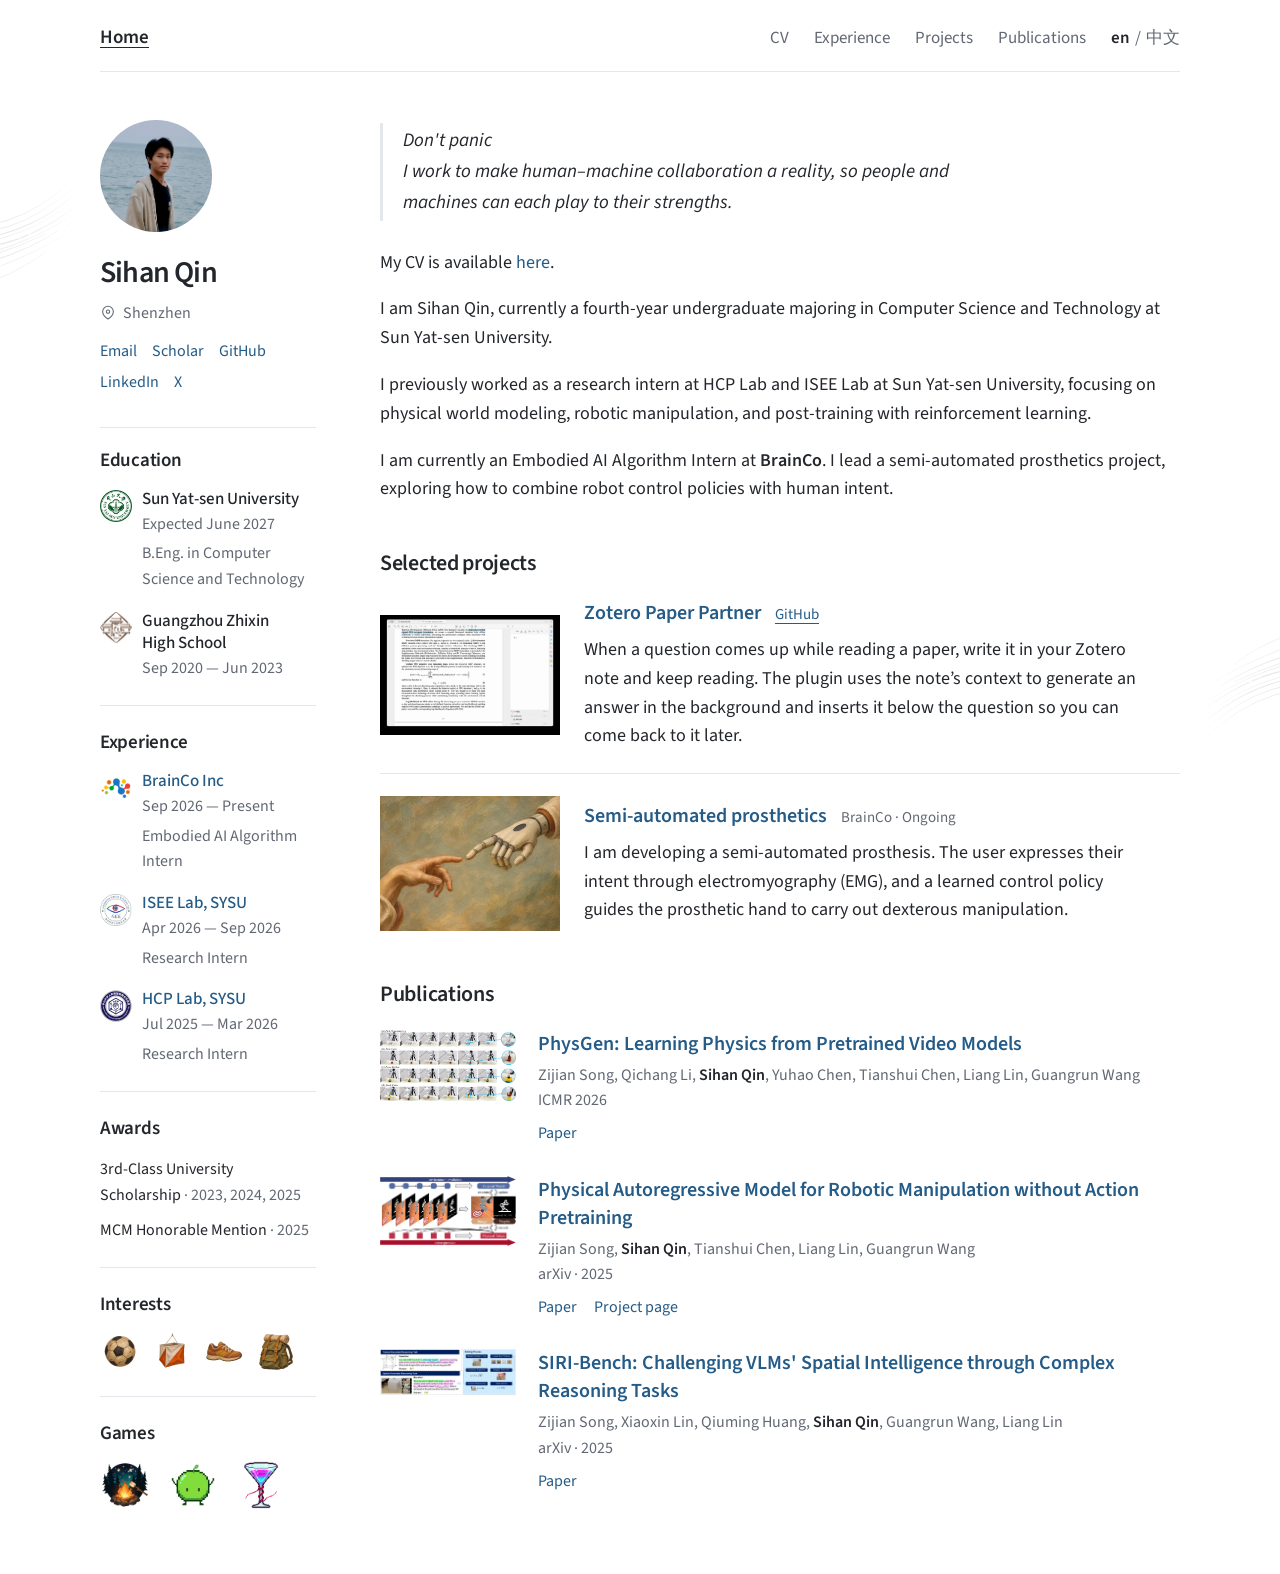
==== commit 4a8b2b0a: "Refine homepage project layout and add painted margin details" ====
--- a/index.html
+++ b/index.html
@@ -8,7 +8,7 @@
   <link rel="preconnect" href="https://fonts.googleapis.com">
   <link rel="preconnect" href="https://fonts.gstatic.com" crossorigin>
   <link href="https://fonts.googleapis.com/css2?family=Source+Sans+3:wght@400;600;700&amp;display=swap" rel="stylesheet">
-  <link rel="stylesheet" href="styles.css?v=20261120-home">
+  <link rel="stylesheet" href="styles.css?v=20261120-margins">
 </head>
 <body class="home-page">
   <a class="skip-link" href="#main">Skip to content</a>
@@ -71,19 +71,19 @@
             <div class="section-heading"><h2 id="interests-title">Interests</h2></div>
             <div class="personal-interests" aria-label="Personal interests">
               <span class="icon-badge" tabindex="0" aria-describedby="tip-football">
-                <img src="assets/icons/football.svg?v=20261103-monochrome" alt="Football" width="40" height="40">
+                <img src="assets/icons/football-oil.webp" alt="Football" width="40" height="40">
                 <span class="icon-tooltip" id="tip-football" role="tooltip"><strong>Football</strong></span>
               </span>
               <span class="icon-badge" tabindex="0" aria-describedby="tip-orienteering">
-                <img src="assets/icons/orienteering.svg" alt="Orienteering" width="40" height="40">
+                <img src="assets/icons/orienteering-oil.webp" alt="Orienteering" width="40" height="40">
                 <span class="icon-tooltip" id="tip-orienteering" role="tooltip"><strong>Orienteering</strong></span>
               </span>
               <span class="icon-badge" tabindex="0" aria-describedby="tip-running">
-                <img src="assets/icons/running.svg?v=20261103-monochrome" alt="Running" width="40" height="40">
+                <img src="assets/icons/running-oil.webp" alt="Running" width="40" height="40">
                 <span class="icon-tooltip" id="tip-running" role="tooltip"><strong>Running</strong></span>
               </span>
               <span class="icon-badge" tabindex="0" aria-describedby="tip-hiking">
-                <img src="assets/icons/hiking.svg" alt="Hiking" width="40" height="40">
+                <img src="assets/icons/hiking-oil.webp" alt="Hiking" width="40" height="40">
                 <span class="icon-tooltip" id="tip-hiking" role="tooltip"><strong>Hiking</strong></span>
               </span>
             </div>
@@ -125,17 +125,21 @@
             <article class="work-summary">
               <a class="work-image" href="projects.html#zotero-paper-partner"><img src="assets/projects/zotero-paper-partner-demo.gif" alt="Zotero Paper Partner demo: questions and answers inside Zotero notes" width="480" height="360" loading="lazy"></a>
               <div class="work-description">
-                <h3><a href="projects.html#zotero-paper-partner">Zotero Paper Partner</a></h3>
+                <div class="work-heading">
+                  <h3><a href="projects.html#zotero-paper-partner">Zotero Paper Partner</a></h3>
+                  <a href="https://github.com/QinSihan/zotero-paper-partner" lang="en">GitHub</a>
+                </div>
                 <p>When a question comes up while reading a paper, write it in your Zotero note and keep reading. The plugin uses the note’s context to generate an answer in the background and inserts it below the question so you can come back to it later.</p>
-                <div class="links"><a href="https://github.com/QinSihan/zotero-paper-partner">GitHub</a><span class="project-tags" aria-label="Project tags"><span class="project-tag project-tag--attention">Attention</span><span class="project-tag project-tag--reasoning">Reasoning Ability</span></span></div>
               </div>
             </article>
             <article class="work-summary">
               <a class="work-image" href="experience.html#brainco"><img src="assets/projects/prosthetic-reach.webp" alt="Oil painting of a human hand and a prosthetic hand reaching toward each other, fingertips almost touching" width="720" height="540" loading="lazy"></a>
               <div class="work-description">
-                <h3><a href="experience.html#brainco">Semi-automated prosthetics</a> <span class="work-affiliation">· BrainCo</span></h3>
+                <div class="work-heading">
+                  <h3><a href="experience.html#brainco">Semi-automated prosthetics</a></h3>
+                  <span>BrainCo · Ongoing</span>
+                </div>
                 <p>I am developing a semi-automated prosthesis. The user expresses their intent through electromyography (EMG), and a learned control policy guides the prosthetic hand to carry out dexterous manipulation.</p>
-                <div class="links"><span class="meta" lang="en">Ongoing</span><span class="project-tags" aria-label="Project tags"><span class="project-tag project-tag--intention">Intention</span><span class="project-tag project-tag--manipulation">Manipulation Ability</span></span></div>
               </div>
             </article>
           </div>
--- a/styles.css
+++ b/styles.css
@@ -69,6 +69,20 @@
 figcaption { margin-top:10px; color:var(--muted); font-size:14px; line-height:1.5; }
 .work-detail .entry-heading h2 { max-width:none; }
 .project-badge img { height:20px; width:auto; }
+@media screen {
+  .home-page { position:relative; }
+  .home-page::before,.home-page::after {
+    content:"";
+    position:absolute;
+    pointer-events:none;
+    width:clamp(14px, calc(50% - 560px), 188px);
+    height:132px;
+    background:url("assets/dry-brush.svg") left center / 188px 132px no-repeat;
+    mask-image:linear-gradient(to right, #000 10%, transparent);
+  }
+  .home-page::before { left:0; top:10rem; }
+  .home-page::after { right:0; top:39rem; transform:rotate(180deg); }
+}
 .home-page .page { width:min(1080px,calc(100% - 80px)); }
 .home-page .links { font-size:16px; }
 .home-page .meta { font-size:16px; line-height:1.6; }
@@ -88,20 +102,15 @@
 .home-work { grid-area:work; margin-top:44px; }
 .home-layout .section-heading { margin-bottom:20px; }
 .home-layout .section-heading h2 { font-size:22px; line-height:1.4; }
-.featured-work { display:grid; gap:28px; }
-.work-summary { display:grid; grid-template-columns:180px minmax(0,1fr); gap:28px; align-items:start; border-top:1px solid var(--line); padding-top:20px; }
+.featured-work { display:grid; gap:22px; }
+.work-summary { display:grid; grid-template-columns:180px minmax(0,1fr); gap:24px; align-items:center; }
+.work-summary + .work-summary { border-top:1px solid var(--line); padding-top:22px; }
 .work-image { display:block; }
 .work-image img { width:100%; aspect-ratio:4 / 3; height:auto; object-fit:contain; }
-.work-affiliation { color:var(--muted); font-size:16px; font-weight:400; white-space:nowrap; }
+.work-heading { display:flex; flex-wrap:wrap; align-items:baseline; gap:2px 14px; color:var(--muted); font-size:15px; }
+.work-heading > a { text-decoration:underline; }
 .work-summary h3 { font-size:20px; line-height:1.4; }
 .work-description > p { margin-top:9px; max-width:62ch; font-size:18px; line-height:1.6; }
-.work-summary .links { margin-top:13px; gap:10px 16px; line-height:26px; }
-.project-tags { display:grid; grid-template-columns:100px 156px; align-items:center; gap:8px; margin-left:auto; }
-.project-tag { display:inline-flex; align-items:center; justify-content:center; min-height:26px; padding:3px 10px; border:1px solid; border-radius:999px; font-size:15px; font-weight:600; line-height:18px; white-space:nowrap; }
-.project-tag--attention { color:#386d5b; background:#edf8f3; border-color:#d4eadf; }
-.project-tag--reasoning { color:#3d668c; background:#edf5fd; border-color:#d8e7f6; }
-.project-tag--intention { color:#715589; background:#f4effb; border-color:#e6ddf2; }
-.project-tag--manipulation { color:#915b3d; background:#fff2eb; border-color:#f3dfd2; }
 .home-background { grid-area:background; border-top:1px solid var(--line); margin-top:32px; padding-top:20px; }
 .home-background .section { margin:0; }
 .home-background .section + .section { margin-top:24px; padding-top:24px; border-top:1px solid var(--line); }
@@ -192,7 +201,6 @@
   .thought-quote { padding-left:16px; }
   .work-summary { grid-template-columns:minmax(0,1fr); gap:16px; }
   .work-image { max-width:240px; }
-  .project-tags { flex-basis:100%; margin-left:0; }
   .home-publications .publication { grid-template-columns:100px minmax(0,1fr); gap:17px; }
   .home-publications .publication-image img { height:80px; }
 }
